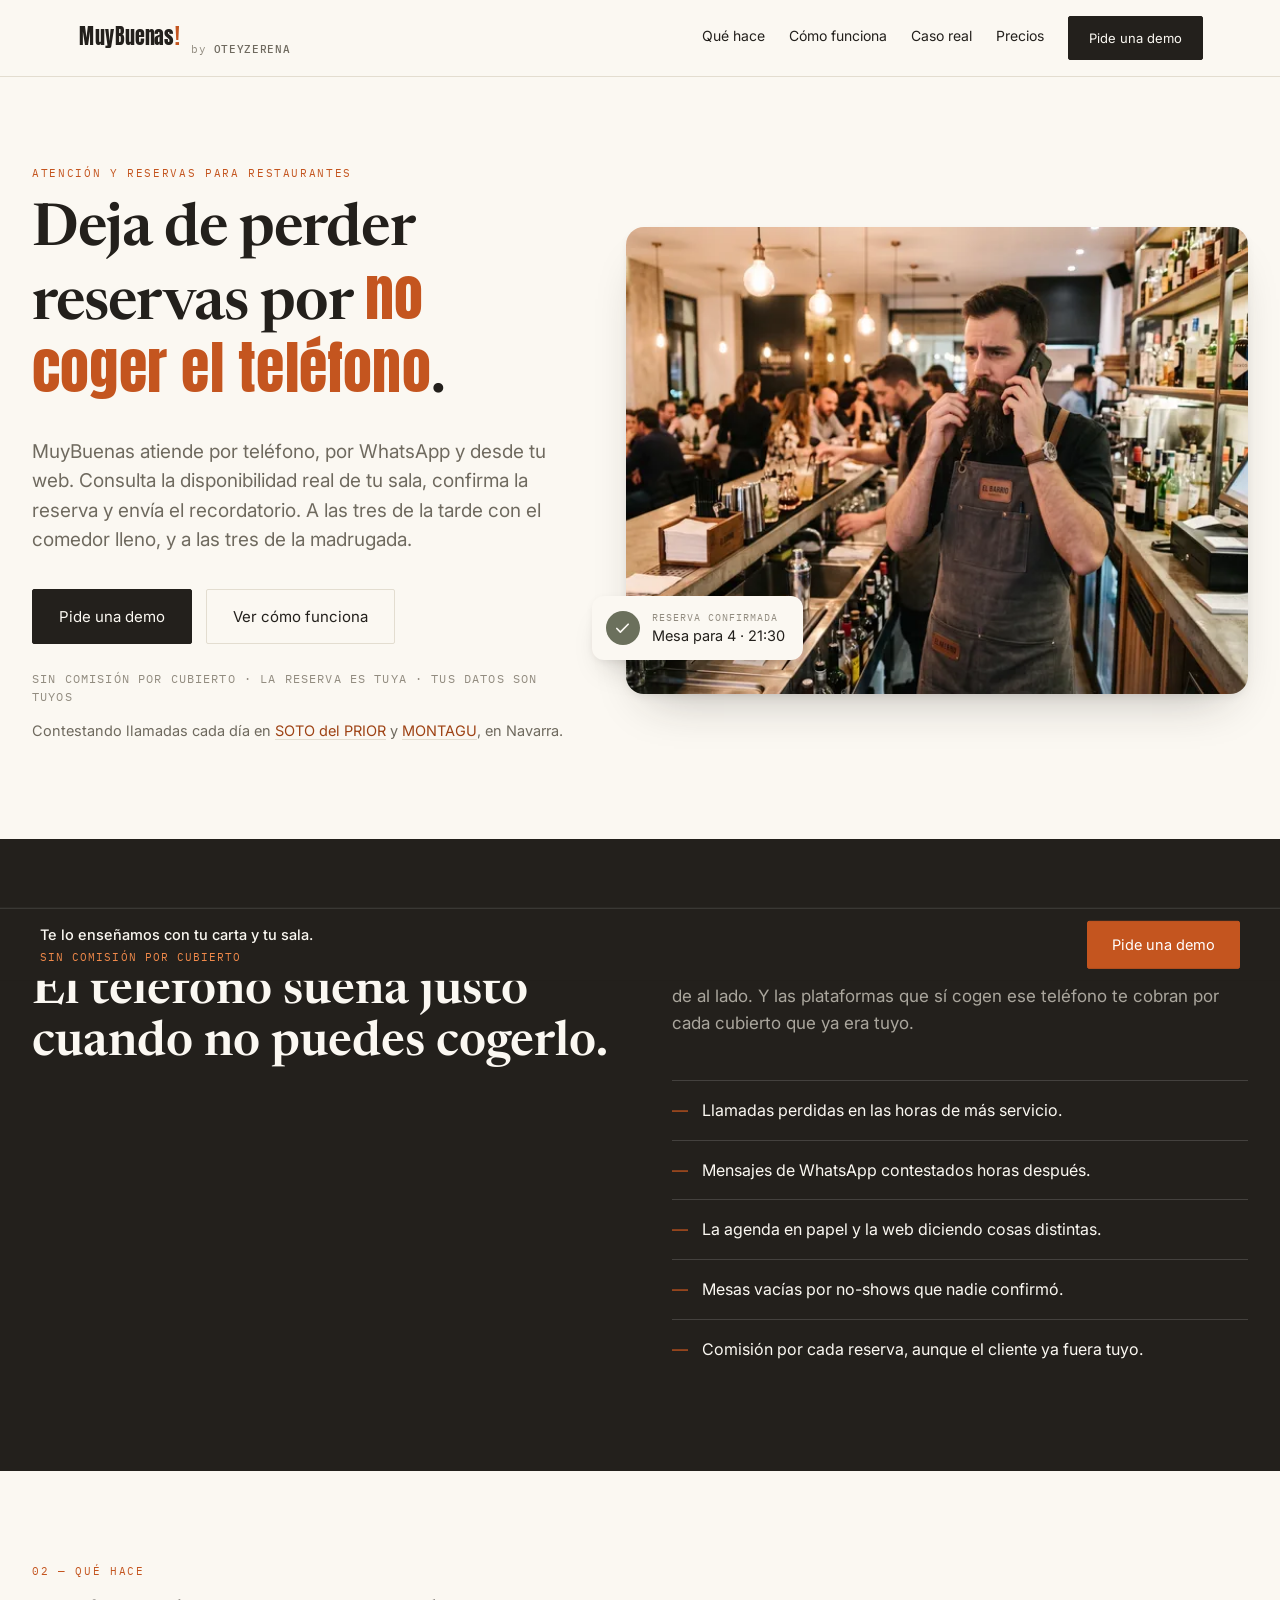
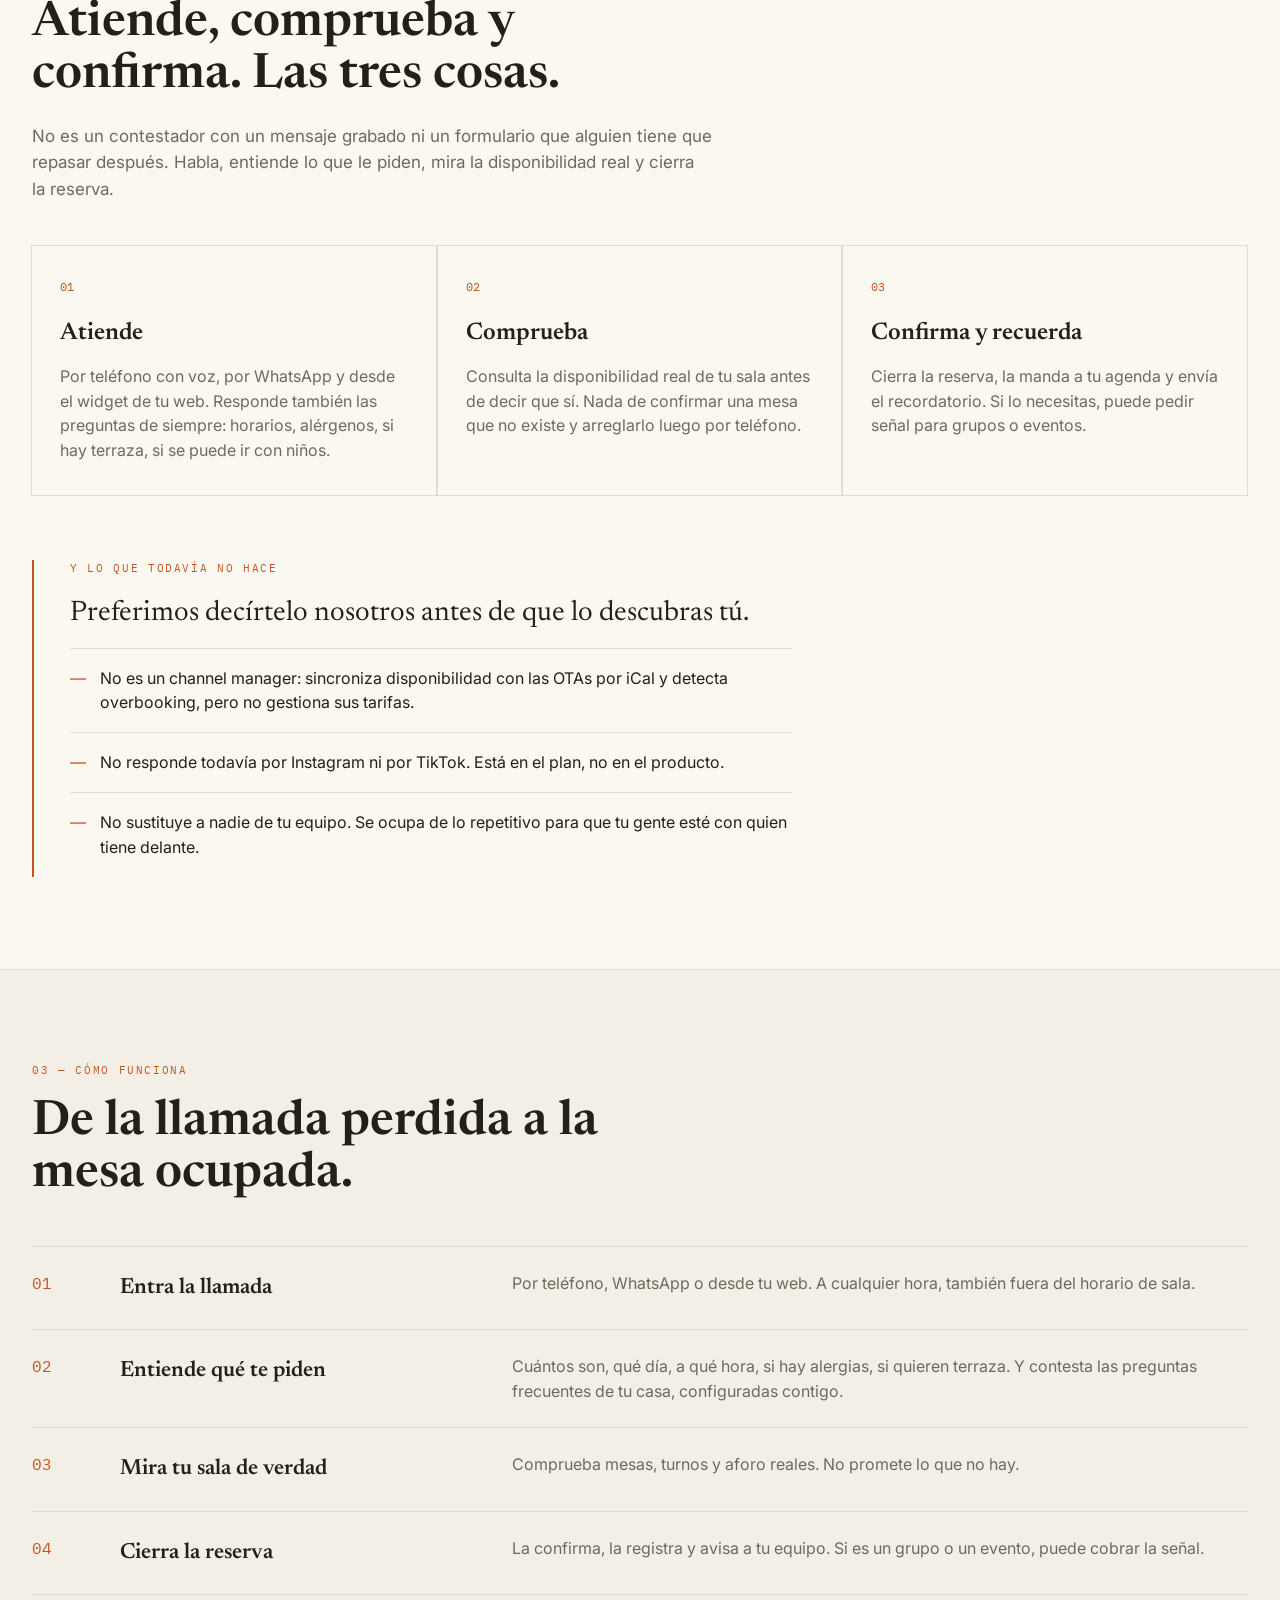
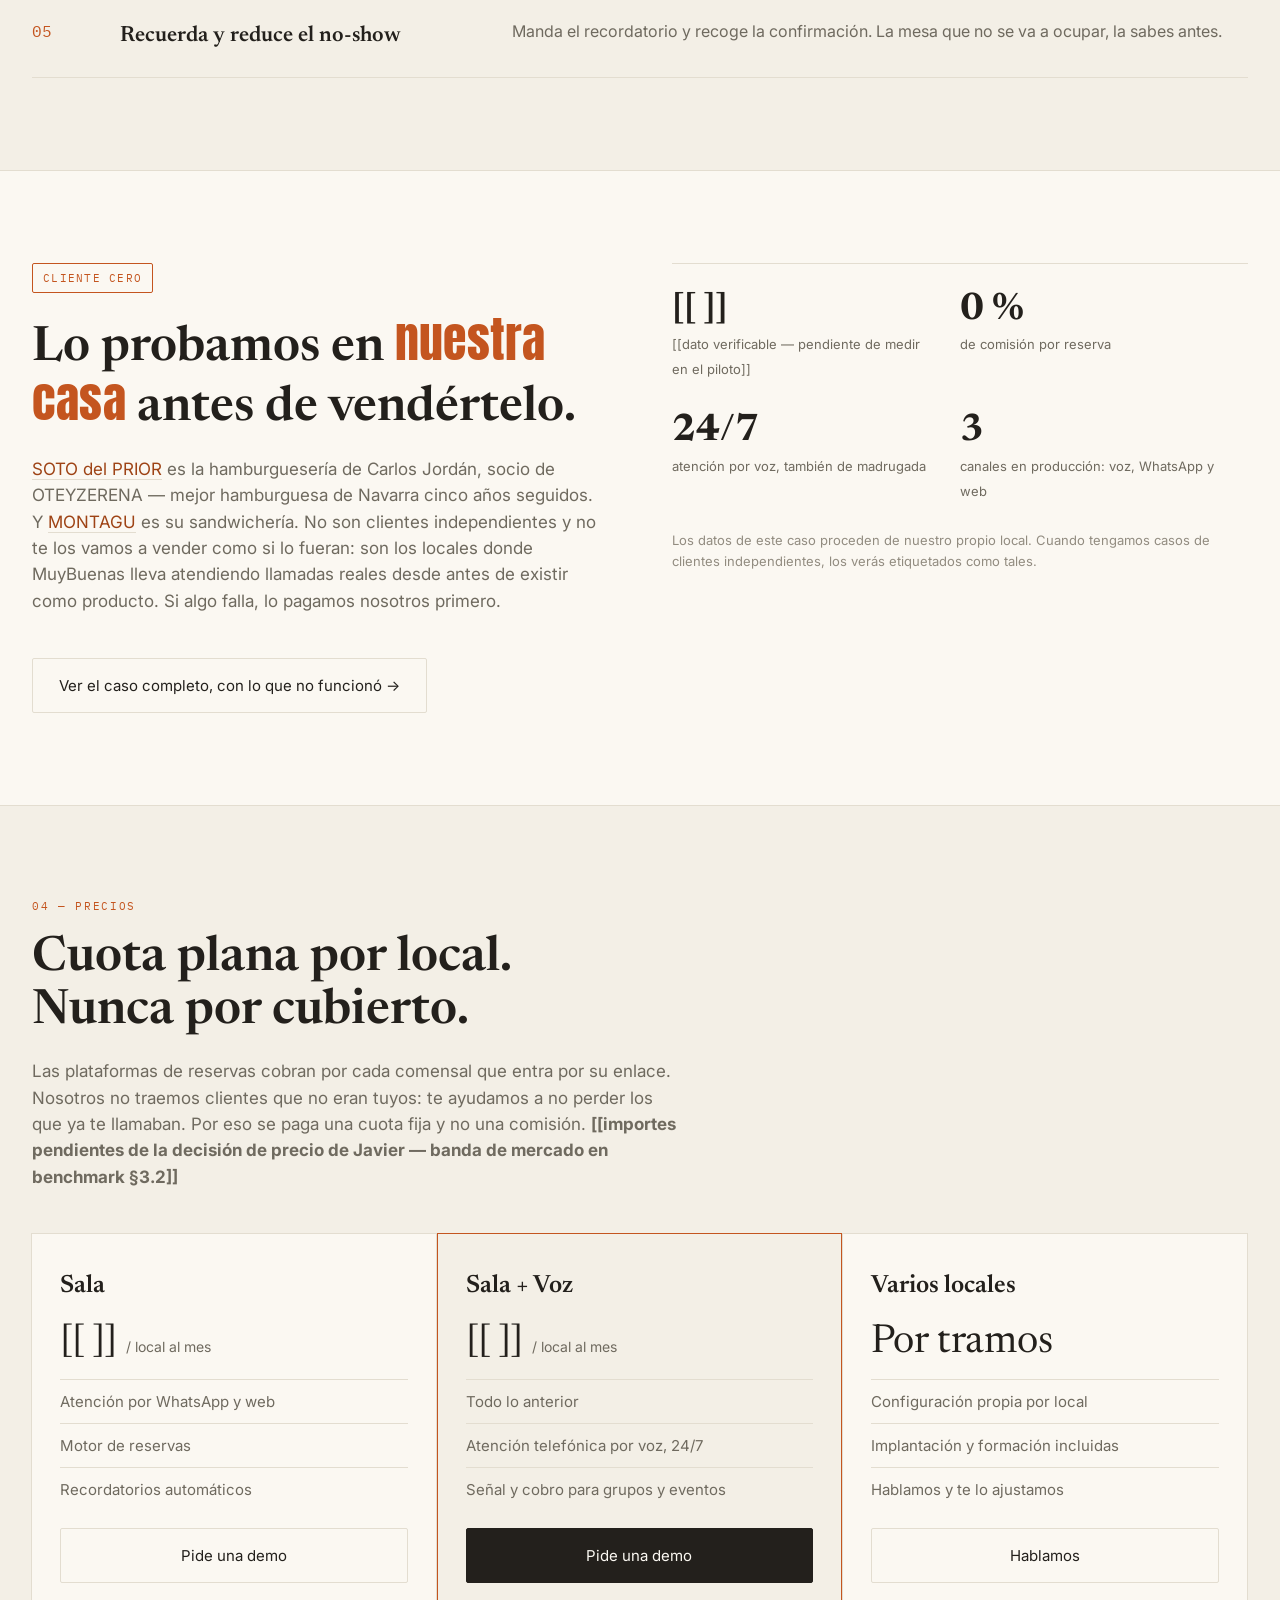
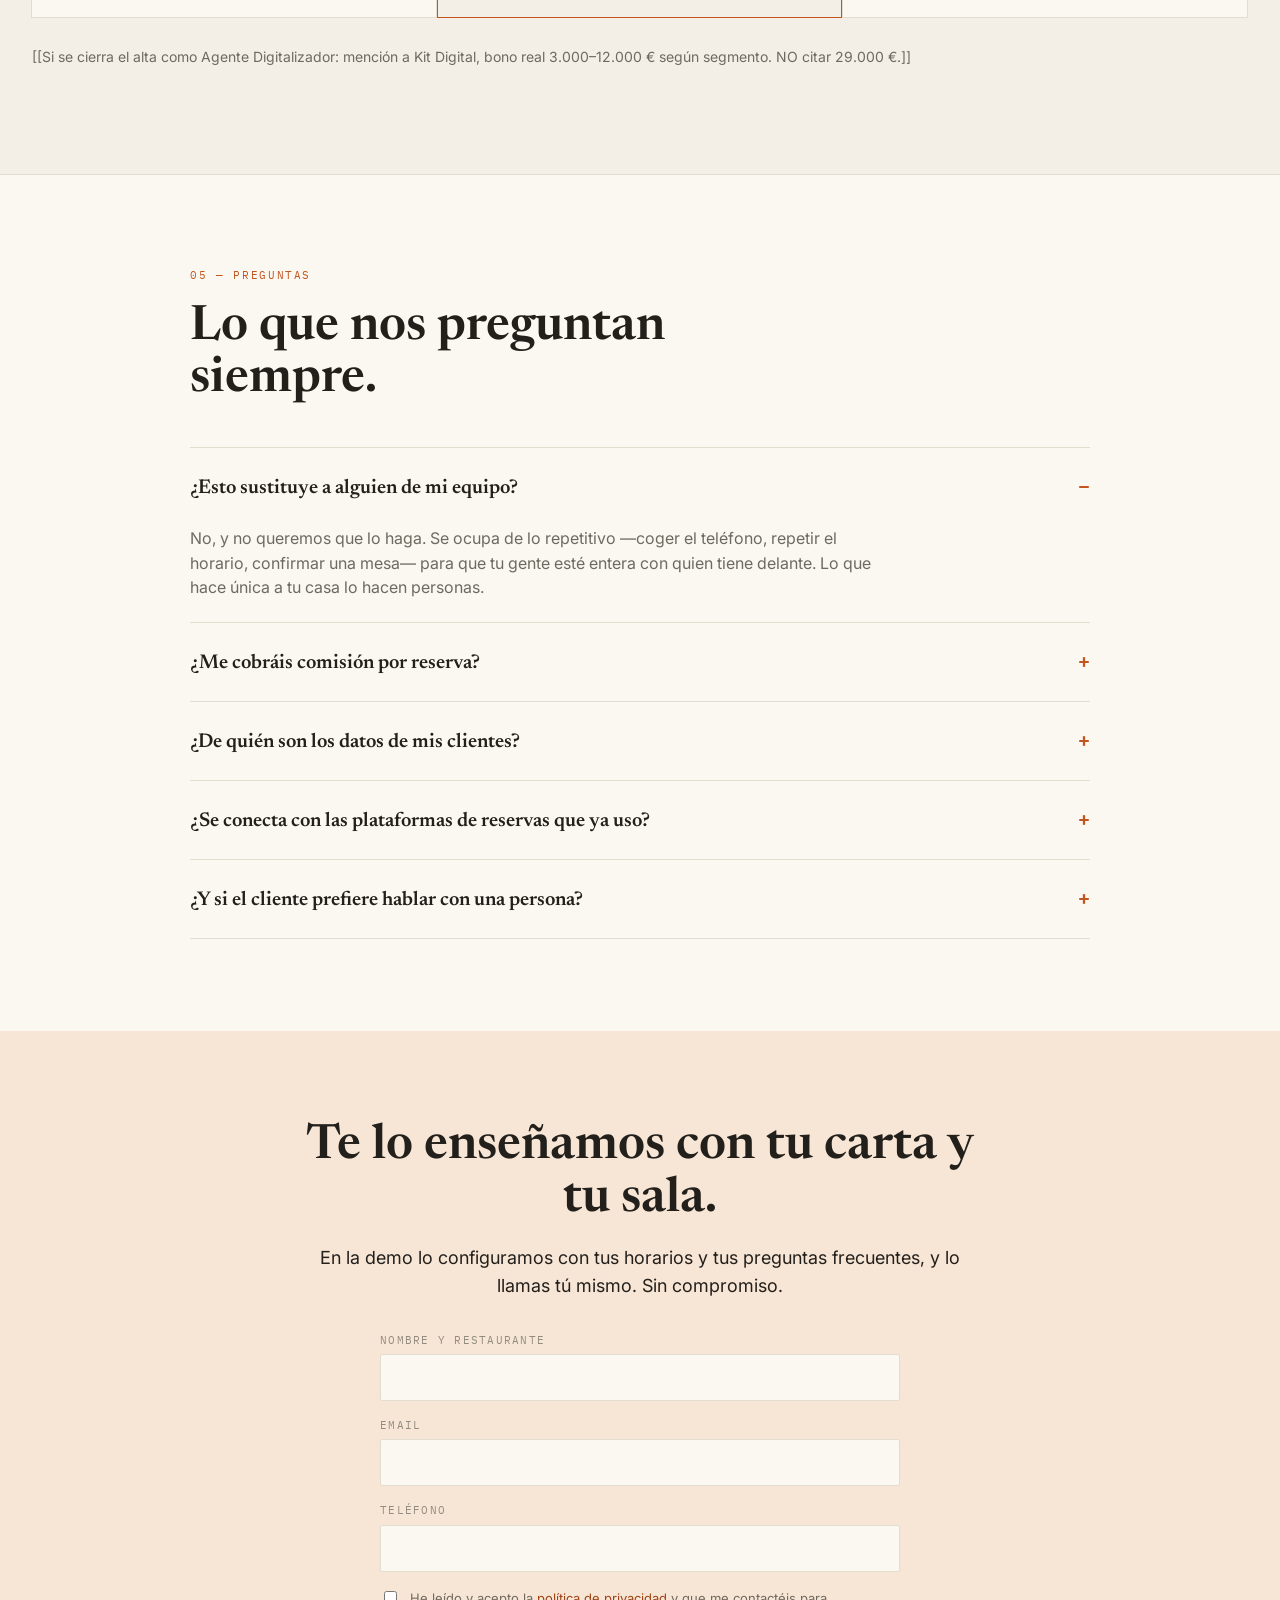
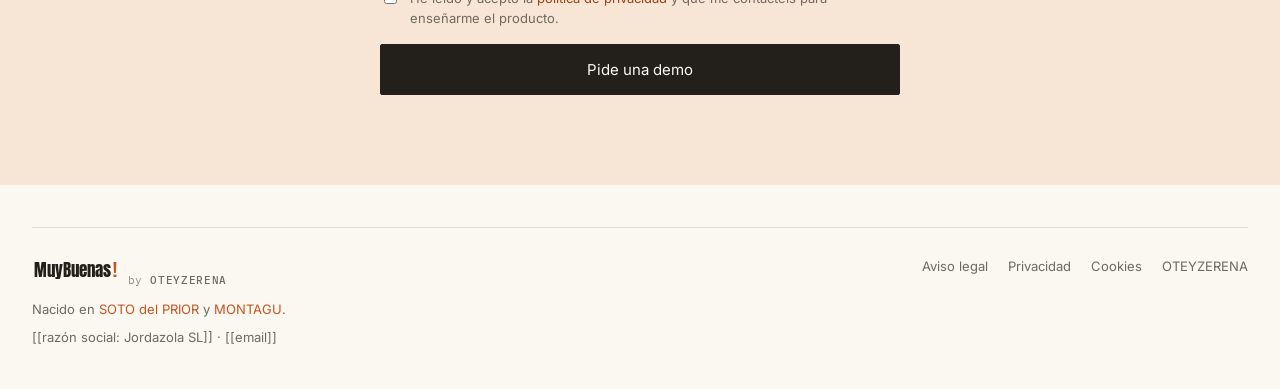
==== index.html @ 2f6ace23 "chore: reestructura para despliegue (home a la raíz) + bloqueo de indexación index.html en la raíz e" ====
<!doctype html>
<!--
  ============================================================
  BORRADOR ESTRUCTURAL — web de producto MuyBuenas
  ============================================================
  QUÉ ES: la maqueta de la primera web de producto, con el kit ya
  aplicado. Sirve para (a) ver la paleta en movimiento y (b) fijar la
  arquitectura de la página antes de escribir el copy definitivo.

  QUÉ NO ES: copy final. El texto de aquí es §12-seguro y está sacado de
  material verificado (INFORME §5 y PRODUCT_DIRECTION.md de MuyBuenas),
  pero el redactado publicable lo hace `web-copy`.

  MARCADORES: todo lo que va entre [[ ]] es una decisión pendiente.

  CAMBIAR DE PALETA: atributo data-acento del <html> → "brasa" | "laurel" | "noche"
  ============================================================
-->
<html lang="es" data-acento="brasa">
<head>
<meta charset="utf-8">
<meta name="viewport" content="width=device-width, initial-scale=1">
<title>MuyBuenas · Atiende y reserva por ti, sin comisiones</title>
<meta name="description" content="MuyBuenas atiende el teléfono, WhatsApp y tu web, comprueba la disponibilidad real de tu sala y confirma la reserva. Sin comisión por cubierto.">
<meta name="theme-color" content="#23201c">
<meta name="robots" content="noindex,nofollow">
<link rel="canonical" href="[[dominio]]/">
<link rel="icon" type="image/svg+xml" href="assets/logo/symbol.svg">
<link rel="apple-touch-icon" href="[[symbol-512.png — raster pendiente, ver assets/logo/README.md]]">

<meta property="og:type" content="website">
<meta property="og:site_name" content="MuyBuenas">
<meta property="og:locale" content="es_ES">
<meta property="og:title" content="MuyBuenas · Atiende y reserva por ti, sin comisiones">
<meta property="og:description" content="Atiende el teléfono, WhatsApp y tu web, comprueba disponibilidad real y confirma la reserva. Sin comisión por cubierto.">
<meta property="og:url" content="[[dominio]]/">
<meta property="og:image" content="[[dominio]]/assets/brand/muybuenas-social-card.png">
<meta property="og:image:width" content="1200">
<meta property="og:image:height" content="630">
<meta name="twitter:card" content="summary_large_image">

<link rel="preconnect" href="https://fonts.googleapis.com">
<link rel="preconnect" href="https://fonts.gstatic.com" crossorigin>
<!-- Anton es la letra de énfasis (--font-accent). Si se cambia, hay que
     cambiarla también aquí y recalibrar --accent-scale y --accent-tracking. -->
<link href="https://fonts.googleapis.com/css2?family=Anton&family=IBM+Plex+Mono:wght@400;500&family=Inter:wght@400;500;600&family=Newsreader:opsz,wght@6..72,400;6..72,500;6..72,600&display=swap" rel="stylesheet">
<link rel="stylesheet" href="assets/tokens.css">
<link rel="stylesheet" href="assets/base.css">

<!-- JSON-LD: aquí el tipo cambia respecto a Landthor. Allí era
     ProfessionalService (una consultora); esto es un producto. -->
<script type="application/ld+json">
{
  "@context": "https://schema.org",
  "@type": "SoftwareApplication",
  "name": "MuyBuenas",
  "applicationCategory": "BusinessApplication",
  "operatingSystem": "Web",
  "description": "Atención y motor de reservas para restaurantes: responde por teléfono, WhatsApp y web, comprueba disponibilidad real y confirma la reserva sin comisión por cubierto.",
  "publisher": { "@type": "Organization", "name": "OTEYZERENA", "url": "https://www.oteyzerena.com/" },
  "areaServed": "ES"
}
</script>
</head>

<body>

<header class="oz-header">
  <nav class="oz-nav">
    <span class="oz-brand">
      <a href="#top" aria-label="MuyBuenas, inicio">
        <img class="oz-brand-logo" src="assets/logo/wordmark.svg" width="106" height="34" alt="MuyBuenas">
      </a>
      <a class="oz-endoso" href="https://www.oteyzerena.com/" target="_blank" rel="noopener">by <strong>OTEYZERENA</strong></a>
    </span>
    <button class="oz-nav-toggle" type="button" aria-label="Abrir menú" aria-expanded="false" aria-controls="oz-nav-links">
      <span></span><span></span>
    </button>
    <div class="oz-nav-links" id="oz-nav-links">
      <a href="#que-hace">Qué hace</a>
      <a href="#como-funciona">Cómo funciona</a>
      <a href="#caso">Caso real</a>
      <a href="#precios">Precios</a>
      <a class="oz-btn" href="#contacto">Pide una demo</a>
    </div>
  </nav>
</header>

<main id="top">

  <!-- ============ HERO ============ -->
  <section class="oz-hero">
    <div>
      <div class="oz-eyebrow">Atención y reservas para restaurantes</div>
      <h1>Deja de perder reservas por <span class="oz-acento">no coger el teléfono</span>.</h1>
      <p class="oz-lead">
        MuyBuenas atiende por teléfono, por WhatsApp y desde tu web. Consulta la
        disponibilidad real de tu sala, confirma la reserva y envía el recordatorio.
        A las tres de la tarde con el comedor lleno, y a las tres de la madrugada.
      </p>
      <div class="oz-hero-actions">
        <a class="oz-btn" href="#contacto">Pide una demo</a>
        <a class="oz-btn oz-btn--ghost" href="#como-funciona">Ver cómo funciona</a>
      </div>
      <p style="margin-top:26px;font-family:var(--font-mono);font-size:11.5px;letter-spacing:.1em;text-transform:uppercase;color:var(--warm-soft);">
        Sin comisión por cubierto · La reserva es tuya · Tus datos son tuyos
      </p>
      <p style="margin-top:14px;font-size:14.5px;color:var(--warm);">
        Contestando llamadas cada día en
        <a href="https://www.sotodelprior.com" target="_blank" rel="noopener" style="color:var(--accent-2);border-bottom:1px solid var(--line);">SOTO del PRIOR</a>
        y
        <a href="https://montaguoriginals.com" target="_blank" rel="noopener" style="color:var(--accent-2);border-bottom:1px solid var(--line);">MONTAGU</a>,
        en Navarra.
      </p>
    </div>
    <div class="oz-hero-photo-wrap">
      <!-- Imagen de portada. Cuatro tamaños en WebP; el navegador elige.
           fetchpriority alto porque es el elemento que marca la velocidad
           percibida de la página. object-position mantiene encuadrado al
           camarero cuando el recorte 4/3 se come los laterales. -->
      <img class="oz-hero-media"
           src="assets/img/hero-muybuenas-1200.webp"
           srcset="assets/img/hero-muybuenas-480.webp 480w,
                   assets/img/hero-muybuenas-800.webp 800w,
                   assets/img/hero-muybuenas-1200.webp 1200w,
                   assets/img/hero-muybuenas-1600.webp 1600w"
           sizes="(max-width: 900px) 100vw, 42vw"
           width="1200" height="670"
           style="object-position:58% center;"
           fetchpriority="high" decoding="async"
           alt="Camarero atendiendo una llamada de teléfono detrás de la barra, con el comedor lleno al fondo">
      <!-- Tarjeta flotante: lo que hace que la foto se sienta "producto" y no
           "banco de imágenes". Es una demostración, no una captura real de
           pantalla — por eso el estilo es de notificación/aviso, no de
           mockup de interfaz, así no sugerimos un admin panel que hoy no
           enseñamos. aria-hidden porque es refuerzo visual: la misma
           información ya está en el titular y el texto de apoyo. -->
      <div class="oz-hero-badge" aria-hidden="true">
        <span class="oz-hero-badge-icon">
          <svg viewBox="0 0 24 24" fill="none" stroke="currentColor" stroke-width="2.4" stroke-linecap="round" stroke-linejoin="round"><path d="M20 6 9 17l-5-5"/></svg>
        </span>
        <span>
          <span class="oz-hero-badge-label">Reserva confirmada</span>
          <span class="oz-hero-badge-detail">Mesa para 4 · 21:30</span>
        </span>
      </div>
    </div>
  </section>

  <!-- ============ 01 · EL PROBLEMA ============ -->
  <section class="oz-section oz-section--dark">
    <div class="oz-inner oz-grid-2">
      <div>
        <div class="oz-eyebrow">01 — El problema</div>
        <h2 class="oz-title">El teléfono suena justo cuando no puedes cogerlo.</h2>
      </div>
      <div>
        <p class="oz-intro" style="margin-top:0">
          La llamada entra en pleno servicio, o fuera de horario, o mientras estás
          en la cocina. Quien no encuentra respuesta no vuelve a llamar: llama al
          de al lado. Y las plataformas que sí cogen ese teléfono te cobran por
          cada cubierto que ya era tuyo.
        </p>
        <ul class="oz-list">
          <li>Llamadas perdidas en las horas de más servicio.</li>
          <li>Mensajes de WhatsApp contestados horas después.</li>
          <li>La agenda en papel y la web diciendo cosas distintas.</li>
          <li>Mesas vacías por no-shows que nadie confirmó.</li>
          <li>Comisión por cada reserva, aunque el cliente ya fuera tuyo.</li>
        </ul>
      </div>
    </div>
  </section>

  <!-- ============ 02 · QUÉ HACE ============ -->
  <section class="oz-section" id="que-hace">
    <div class="oz-inner">
      <div class="oz-eyebrow">02 — Qué hace</div>
      <h2 class="oz-title">Atiende, comprueba y confirma. Las tres cosas.</h2>
      <p class="oz-intro">
        No es un contestador con un mensaje grabado ni un formulario que alguien
        tiene que repasar después. Habla, entiende lo que le piden, mira la
        disponibilidad real y cierra la reserva.
      </p>
      <div class="oz-grid-3">
        <div class="oz-panel">
          <div class="oz-num">01</div>
          <h3>Atiende</h3>
          <p>Por teléfono con voz, por WhatsApp y desde el widget de tu web. Responde también las preguntas de siempre: horarios, alérgenos, si hay terraza, si se puede ir con niños.</p>
        </div>
        <div class="oz-panel">
          <div class="oz-num">02</div>
          <h3>Comprueba</h3>
          <p>Consulta la disponibilidad real de tu sala antes de decir que sí. Nada de confirmar una mesa que no existe y arreglarlo luego por teléfono.</p>
        </div>
        <div class="oz-panel">
          <div class="oz-num">03</div>
          <h3>Confirma y recuerda</h3>
          <p>Cierra la reserva, la manda a tu agenda y envía el recordatorio. Si lo necesitas, puede pedir señal para grupos o eventos.</p>
        </div>
      </div>

      <!-- Honestidad como argumento de venta: es el valor de marca
           "decir la verdad de la herramienta" puesto en la home. -->
      <div style="margin-top:64px;border-left:2px solid var(--accent);padding-left:clamp(20px,3vw,36px);max-width:760px;">
        <div class="oz-eyebrow">Y lo que todavía no hace</div>
        <p style="font-family:var(--font-display);font-size:clamp(1.4rem,2.2vw,1.9rem);line-height:1.3;margin:0 0 16px;">
          Preferimos decírtelo nosotros antes de que lo descubras tú.
        </p>
        <ul class="oz-list">
          <li>No es un channel manager: sincroniza disponibilidad con las OTAs por iCal y detecta overbooking, pero no gestiona sus tarifas.</li>
          <li>No responde todavía por Instagram ni por TikTok. Está en el plan, no en el producto.</li>
          <li>No sustituye a nadie de tu equipo. Se ocupa de lo repetitivo para que tu gente esté con quien tiene delante.</li>
        </ul>
      </div>
    </div>
  </section>

  <!-- ============ 03 · CÓMO FUNCIONA ============ -->
  <section class="oz-section oz-section--soft" id="como-funciona">
    <div class="oz-inner">
      <div class="oz-eyebrow">03 — Cómo funciona</div>
      <h2 class="oz-title">De la llamada perdida a la mesa ocupada.</h2>
      <div class="oz-steps">
        <div class="oz-step">
          <span class="oz-n">01</span>
          <h3>Entra la llamada</h3>
          <p>Por teléfono, WhatsApp o desde tu web. A cualquier hora, también fuera del horario de sala.</p>
        </div>
        <div class="oz-step">
          <span class="oz-n">02</span>
          <h3>Entiende qué te piden</h3>
          <p>Cuántos son, qué día, a qué hora, si hay alergias, si quieren terraza. Y contesta las preguntas frecuentes de tu casa, configuradas contigo.</p>
        </div>
        <div class="oz-step">
          <span class="oz-n">03</span>
          <h3>Mira tu sala de verdad</h3>
          <p>Comprueba mesas, turnos y aforo reales. No promete lo que no hay.</p>
        </div>
        <div class="oz-step">
          <span class="oz-n">04</span>
          <h3>Cierra la reserva</h3>
          <p>La confirma, la registra y avisa a tu equipo. Si es un grupo o un evento, puede cobrar la señal.</p>
        </div>
        <div class="oz-step">
          <span class="oz-n">05</span>
          <h3>Recuerda y reduce el no-show</h3>
          <p>Manda el recordatorio y recoge la confirmación. La mesa que no se va a ocupar, la sabes antes.</p>
        </div>
      </div>
    </div>
  </section>

  <!-- ============ 04 · CASO CLIENTE CERO ============ -->
  <section class="oz-section" id="caso">
    <div class="oz-inner oz-grid-2">
      <div>
        <div class="oz-sello">Cliente cero</div>
        <h2 class="oz-title" style="margin-top:22px;">Lo probamos en <span class="oz-acento">nuestra casa</span> antes de vendértelo.</h2>
        <p class="oz-intro">
          <a href="https://www.sotodelprior.com" target="_blank" rel="noopener" style="color:var(--accent-2);border-bottom:1px solid var(--line);">SOTO del PRIOR</a>
          es la hamburguesería de Carlos Jordán, socio de OTEYZERENA — mejor hamburguesa
          de Navarra cinco años seguidos. Y
          <a href="https://montaguoriginals.com" target="_blank" rel="noopener" style="color:var(--accent-2);border-bottom:1px solid var(--line);">MONTAGU</a>
          es su sandwichería. No son clientes independientes y no te los vamos a vender
          como si lo fueran: son los locales donde MuyBuenas lleva atendiendo llamadas
          reales desde antes de existir como producto. Si algo falla, lo pagamos
          nosotros primero.
        </p>
        <a class="oz-btn oz-btn--ghost" href="[[caso-completo]]">Ver el caso completo, con lo que no funcionó →</a>
      </div>
      <div>
        <div class="oz-metrics" style="grid-template-columns:repeat(2,1fr);">
          <div class="oz-metric"><strong>[[ ]]</strong><span>[[dato verificable — pendiente de medir en el piloto]]</span></div>
          <div class="oz-metric"><strong>0 %</strong><span>de comisión por reserva</span></div>
          <div class="oz-metric"><strong>24/7</strong><span>atención por voz, también de madrugada</span></div>
          <div class="oz-metric"><strong>3</strong><span>canales en producción: voz, WhatsApp y web</span></div>
        </div>
        <p style="font-size:13px;color:var(--warm-soft);margin-top:24px;">
          Los datos de este caso proceden de nuestro propio local. Cuando tengamos
          casos de clientes independientes, los verás etiquetados como tales.
        </p>
      </div>
    </div>
  </section>

  <!-- ============ 05 · PRECIOS ============ -->
  <section class="oz-section oz-section--soft" id="precios">
    <div class="oz-inner">
      <div class="oz-eyebrow">04 — Precios</div>
      <h2 class="oz-title">Cuota plana por local. Nunca por cubierto.</h2>
      <p class="oz-intro">
        Las plataformas de reservas cobran por cada comensal que entra por su
        enlace. Nosotros no traemos clientes que no eran tuyos: te ayudamos a no
        perder los que ya te llamaban. Por eso se paga una cuota fija y no una
        comisión. <strong>[[importes pendientes de la decisión de precio de Javier —
        banda de mercado en benchmark §3.2]]</strong>
      </p>
      <div class="oz-prices">
        <div class="oz-price">
          <h3>Sala</h3>
          <div class="oz-price-amount">[[ ]] <small>/ local al mes</small></div>
          <ul>
            <li>Atención por WhatsApp y web</li>
            <li>Motor de reservas</li>
            <li>Recordatorios automáticos</li>
          </ul>
          <a class="oz-btn oz-btn--ghost" href="#contacto">Pide una demo</a>
        </div>
        <div class="oz-price oz-price--featured">
          <h3>Sala + Voz</h3>
          <div class="oz-price-amount">[[ ]] <small>/ local al mes</small></div>
          <ul>
            <li>Todo lo anterior</li>
            <li>Atención telefónica por voz, 24/7</li>
            <li>Señal y cobro para grupos y eventos</li>
          </ul>
          <a class="oz-btn" href="#contacto">Pide una demo</a>
        </div>
        <div class="oz-price">
          <h3>Varios locales</h3>
          <div class="oz-price-amount">Por tramos</div>
          <ul>
            <li>Configuración propia por local</li>
            <li>Implantación y formación incluidas</li>
            <li>Hablamos y te lo ajustamos</li>
          </ul>
          <a class="oz-btn oz-btn--ghost" href="#contacto">Hablamos</a>
        </div>
      </div>
      <p style="margin-top:28px;font-size:14px;color:var(--warm);">
        [[Si se cierra el alta como Agente Digitalizador: mención a Kit Digital,
        bono real 3.000–12.000 € según segmento. NO citar 29.000 €.]]
      </p>
    </div>
  </section>

  <!-- ============ 06 · FAQ ============ -->
  <section class="oz-section">
    <div class="oz-inner" style="max-width:900px;">
      <div class="oz-eyebrow">05 — Preguntas</div>
      <h2 class="oz-title">Lo que nos preguntan siempre.</h2>
      <div class="oz-faq">
        <details open>
          <summary>¿Esto sustituye a alguien de mi equipo?</summary>
          <p>No, y no queremos que lo haga. Se ocupa de lo repetitivo —coger el teléfono, repetir el horario, confirmar una mesa— para que tu gente esté entera con quien tiene delante. Lo que hace única a tu casa lo hacen personas.</p>
        </details>
        <details>
          <summary>¿Me cobráis comisión por reserva?</summary>
          <p>No. Cuota plana por local. Nunca por cubierto.</p>
        </details>
        <details>
          <summary>¿De quién son los datos de mis clientes?</summary>
          <p>Tuyos. Son portables y te los puedes llevar. No los comercializamos ni te cobramos por acceder a ellos.</p>
        </details>
        <details>
          <summary>¿Se conecta con las plataformas de reservas que ya uso?</summary>
          <p>Sincroniza disponibilidad con las OTAs por iCal y detecta overbooking. No es un channel manager: no gestiona sus tarifas ni sus campañas. Si eso es lo que necesitas hoy, te lo decimos en la primera llamada.</p>
        </details>
        <details>
          <summary>¿Y si el cliente prefiere hablar con una persona?</summary>
          <p>Pasa la llamada. [[verificar el comportamiento exacto de escalado con el equipo del bot antes de publicar]]</p>
        </details>
      </div>
    </div>
  </section>

  <!-- ============ 07 · CONTACTO ============ -->
  <section class="oz-cta" id="contacto">
    <div class="oz-inner" style="max-width:760px;">
      <h2 class="oz-title">Te lo enseñamos con tu carta y tu sala.</h2>
      <p>En la demo lo configuramos con tus horarios y tus preguntas frecuentes, y lo llamas tú mismo. Sin compromiso.</p>
      <form class="oz-form" style="margin:0 auto;text-align:left;" action="[[endpoint — destino: CRM propio]]" method="post">
        <div class="oz-field">
          <label for="f-nombre">Nombre y restaurante</label>
          <input id="f-nombre" name="nombre" type="text" required>
        </div>
        <div class="oz-field">
          <label for="f-email">Email</label>
          <input id="f-email" name="email" type="email" required>
        </div>
        <div class="oz-field">
          <label for="f-tel">Teléfono</label>
          <input id="f-tel" name="telefono" type="tel">
        </div>
        <label class="oz-consent">
          <input type="checkbox" name="consentimiento" required>
          <span>He leído y acepto la <a href="legal/privacidad.html" style="color:var(--accent-2);">política de privacidad</a> y que me contactéis para enseñarme el producto.</span>
        </label>
        <button class="oz-btn" type="submit">Pide una demo</button>
      </form>
    </div>
  </section>

</main>

<footer class="oz-footer">
  <div class="oz-footer-inner">
    <div>
      <div class="oz-brand">
        <img class="oz-footer-logo" src="assets/logo/wordmark.svg" width="87" height="28" alt="MuyBuenas">
        <a class="oz-endoso" href="https://www.oteyzerena.com/" target="_blank" rel="noopener">by <strong>OTEYZERENA</strong></a>
      </div>
      <div style="margin-top:10px;">
        Nacido en
        <a href="https://www.sotodelprior.com" target="_blank" rel="noopener" style="color:var(--accent);">SOTO del PRIOR</a>
        y
        <a href="https://montaguoriginals.com" target="_blank" rel="noopener" style="color:var(--accent);">MONTAGU</a>.
      </div>
      <div style="margin-top:8px;">[[razón social: Jordazola SL]] · [[email]]</div>
    </div>
    <div class="oz-footer-links">
      <a href="legal/aviso-legal.html">Aviso legal</a>
      <a href="legal/privacidad.html">Privacidad</a>
      <a href="legal/cookies.html">Cookies</a>
      <a href="https://www.oteyzerena.com/" target="_blank" rel="noopener">OTEYZERENA</a>
    </div>
  </div>
</footer>

<!-- Barra de CTA persistente: aparece al pasar la portada, se retira al
     llegar al formulario. Va después del pie para que no se cuele en el
     orden de lectura de un lector de pantalla. -->
<div class="oz-stickybar" aria-hidden="true">
  <p class="oz-stickybar-claim">
    <strong>Te lo enseñamos con tu carta y tu sala.</strong>
    <span>Sin comisión por cubierto</span>
  </p>
  <a class="oz-btn" href="#contacto">Pide una demo</a>
</div>

<script src="assets/nav.js" defer></script>
</body>
</html>
---- assets/tokens.css ----
/* ============================================================
   TOKENS — Sistema de color y tipografía de las webs de producto
   ============================================================

   PRINCIPIO: un mismo esqueleto, un acento por app.

   La paleta actual de OTEYZERENA (web-oteyzerena/src/app/globals.css)
   es una familia de tierra en tono pastel:

     --background #fdfbf7   papel cálido
     --foreground #2d2a26   tinta cálida
     --primary    #6b705c   salvia / oliva
     --secondary  #a98467   tostado
     --accent     #ddbea9   arena pálida

   El problema no es la familia: es que TODO vive en el mismo tono medio.
   No hay ancla oscura ni acento saturado, así que nada destaca y en
   pantalla se lee como "suave" en vez de "premium".

   LA EVOLUCIÓN: se conserva la familia de tierra (conexión con la
   asesoría, es la misma casa) y se le añaden las dos cosas que faltaban:
   un ancla oscura de verdad y un acento saturado. Cada app toma un
   acento distinto de la misma rueda — así los cinco sitios se leen como
   hermanos sin ser clones, y el hub sigue siendo el sitio salvia.

   Cómo usarlo: se importa tokens.css antes que base.css y se activa UNA
   de las paletas. Cambiar de paleta = cambiar una línea.
   ============================================================ */

/* ------------------------------------------------------------
   BASE COMÚN A TODAS LAS APPS — no se toca por app
   ------------------------------------------------------------ */
:root {
  /* Papel y tinta. El papel viene de OTEYZERENA (#fdfbf7) apenas
     bajado para que el blanco de las tarjetas se despegue del fondo.
     La tinta sube de #2d2a26 a un tono más profundo: es lo que le
     faltaba a la paleta actual para tener contraste real. */
  --paper:      #fbf8f2;
  --paper-2:    #f3efe6;
  --ink:        #23201c;
  --ink-soft:   #2f2b26;

  /* Grises cálidos, nunca fríos: la familia es de tierra */
  --warm:       #6f6a5f;
  --warm-soft:  #928c80;
  --line:       #e3ddd0;
  --line-dark:  rgba(255, 255, 255, 0.15);

  /* Salvia de OTEYZERENA, conservada como color de apoyo en TODAS
     las apps. Es el hilo visible que las une con la asesoría. */
  --sage:       #6b705c;
  --sage-deep:  #4c5142;

  /* Tipografía
     - Newsreader (serif): evoluciona el Playfair Display de la
       asesoría hacia algo más contemporáneo y mejor en pantalla.
     - Inter: es la tipografía de texto que ya usa OTEYZERENA.
       Continuidad directa.
     - IBM Plex Mono: solo para antetítulos y microcopy. Es lo que le
       da el aire técnico y sobrio (aprendido del kit de Landthor). */
  --font-display: 'Newsreader', Georgia, serif;
  --font-body:    'Inter', -apple-system, BlinkMacSystemFont, 'Segoe UI', sans-serif;
  --font-mono:    'IBM Plex Mono', ui-monospace, monospace;

  /* Tipografía de énfasis: la palabra o frase que se destaca dentro de un
     titular. NO va en cursiva — va en negra y en otra letra, para que corte
     de verdad contra el serif.
       ACTIVA · Anton               condensada de cartel (elegida 2026-08-11)
       Alternativa · Archivo Black  grotesca pesada, más limpia
       Alternativa · Bricolage Grotesque 800  con más carácter
     Al cambiarla hay que cambiar también el <link> de Google Fonts, y ajustar
     las dos variables de debajo: cada letra pide su calibración.
     Anton es estrecha y de caja alta, así que aguanta casi el mismo cuerpo que
     el serif y necesita un pelín de aire entre letras para no apelmazarse. */
  --font-accent:    'Anton', 'Inter', sans-serif;
  --accent-scale:   0.98;
  --accent-tracking: 0.004em;

  --radius: 2px;
  /* Radio distinto para fotografía: los botones y tarjetas de UI van con
     --radius (2px, técnico y sobrio); las fotos van más redondeadas
     (cálidas, editoriales). Es la misma pareja que usan CoverManager y
     la mayoría de SaaS "premium": esquina afilada en lo funcional,
     esquina suave en lo humano. */
  --radius-photo: 18px;
  --maxw: 1240px;
}

/* ------------------------------------------------------------
   ACENTO POR APP — se activa UNO solo
   ------------------------------------------------------------ */

/* === A · BRASA — propuesta para MuyBuenas (RECOMENDADA) ===
   El ámbar-terracota es el #a98467 de OTEYZERENA llevado a
   saturación: misma familia, otro volumen. Es cálido, apetitoso y
   suena a "alguien te atiende", que es literalmente lo que hace el
   producto. Riesgo conocido: el naranja está muy visto en foodtech —
   se compensa manteniéndolo como acento sobre papel y tinta, nunca
   como fondo dominante. */
:root[data-acento="brasa"], :root:not([data-acento]) {
  --accent:      #c4551f;
  --accent-2:    #9e4315;
  --accent-soft: #f7e6d6;
  --accent-glow: rgba(196, 85, 31, 0.28);
  --accent-on-dark: #f0894a;
}

/* === B · LAUREL — alternativa ===
   Verde profundo + latón. Nace del salvia de la asesoría empujado a
   verde oscuro, con un ámbar mostaza de contrapunto. Se aleja del
   naranja genérico de foodtech y lee más "mantel, carta de vinos,
   producto serio". Es la opción menos obvia y probablemente la más
   distinguida; a cambio es menos cálida. */
:root[data-acento="laurel"] {
  --accent:      #2f4034;
  --accent-2:    #1f2c23;
  --accent-soft: #e6ebe2;
  --accent-glow: rgba(201, 154, 46, 0.30);
  --accent-on-dark: #c99a2e;
}

/* === C · NOCHE — alternativa ===
   Invierte el modo: la web vive en oscuro y el papel es el respiro.
   Es la más moderna y la que más diferencia del hub, pero también la
   que más se aleja de la asesoría y la más cara de mantener legible.
   Se deja preparada, no recomendada para la primera web. */
:root[data-acento="noche"] {
  --paper:       #1a1c19;
  --paper-2:     #22251f;
  --ink:         #f4f1e9;
  --ink-soft:    #e0dbd0;
  --warm:        #a8a294;
  --warm-soft:   #8b8578;
  --line:        rgba(255, 255, 255, 0.13);
  --accent:      #e8a33d;
  --accent-2:    #c9852a;
  --accent-soft: rgba(232, 163, 61, 0.14);
  --accent-glow: rgba(232, 163, 61, 0.30);
  --accent-on-dark: #e8a33d;
}

/* ------------------------------------------------------------
   RUEDA DE ACENTOS PARA LAS DEMÁS APPS (reserva de futuro)
   No se activan todavía. Están aquí para que, cuando toque, nadie
   improvise un color: la familia ya está decidida.

     MuyBuenas (sala)     → brasa    #c4551f
     Obrador (producción) → arcilla  #a8552f
     CRM (crecimiento)    → laurel   #2f4034
     Contabilidad         → pizarra  #3c4a57
     OTEYZERENA (hub)     → salvia   #6b705c  ← se queda como está
   ------------------------------------------------------------ */
---- assets/base.css ----
/* ============================================================
   BASE — sistema de componentes de las webs de producto OTEYZERENA
   ============================================================
   Origen: adaptado de `assets/landing.css` de landthor-web.
   Qué se conservó: la estructura de componentes (es un sistema de
   landing B2B completo y probado).
   Qué se cambió:
     - se saca todo el color a tokens.css (allí se cambia la marca)
     - prefijo lt- → oz-
     - se despliega a formato legible: el original venía en una sola
       línea por bloque y era imposible de mantener a seis manos
     - se añaden: precios, FAQ, formulario y páginas legales, que
       Landthor no tenía y aquí son obligatorios
   Requiere: tokens.css cargado ANTES que este fichero.
   ============================================================ */

/* ---------- Reset y base ---------- */
* { box-sizing: border-box; }
html { scroll-behavior: smooth; }
body {
  margin: 0;
  background: var(--paper);
  color: var(--ink);
  font-family: var(--font-body);
  line-height: 1.55;
  -webkit-font-smoothing: antialiased;
}
img { max-width: 100%; }
a { color: inherit; text-decoration: none; }
::selection { background: var(--accent-soft); }
@media (prefers-reduced-motion: reduce) {
  *, *::before, *::after { animation: none !important; transition: none !important; }
  html { scroll-behavior: auto; }
}

/* ---------- Cabecera y navegación ---------- */
.oz-header {
  position: sticky; top: 0; z-index: 20;
  background: color-mix(in srgb, var(--paper) 92%, transparent);
  backdrop-filter: blur(10px);
  border-bottom: 1px solid var(--line);
}
.oz-nav {
  position: relative; width: 100%;
  padding: 16px clamp(22px, 6vw, 112px);
  display: flex; align-items: center; justify-content: space-between; gap: 24px;
}
.oz-brand { display: flex; align-items: baseline; gap: 9px; }
.oz-brand-logo { display: block; width: auto; height: 34px; }
.oz-footer-logo { display: block; width: auto; height: 28px; }
/* El endoso. Aparece SIEMPRE, en las cinco webs, junto al logo y en el pie.
   Es la decisión de arquitectura de marca hecha CSS. Dos palabras: si hay
   que explicarlo con un párrafo, el endoso no está funcionando. */
.oz-endoso {
  font-family: var(--font-mono);
  font-size: 11px; letter-spacing: .04em;
  color: var(--warm-soft); white-space: nowrap;
  transition: color .25s ease;
}
.oz-endoso strong { font-weight: 500; color: var(--warm); letter-spacing: .06em; }
a.oz-endoso:hover, a.oz-endoso:hover strong { color: var(--accent); }
.oz-nav-links { display: flex; align-items: center; gap: 24px; font-size: 14px; }
.oz-nav-links a:not(.oz-btn) {
  white-space: nowrap; padding-bottom: 3px;
  border-bottom: 1px solid transparent;
  transition: color .25s ease, border-color .25s ease;
}
.oz-nav-links a:not(.oz-btn):hover { color: var(--accent); border-bottom-color: var(--accent); }
.oz-nav-links .oz-btn { font-size: 13px; padding: 11px 20px; }
.oz-nav-toggle {
  display: none; background: none; border: 1px solid var(--line);
  border-radius: var(--radius); width: 40px; height: 36px;
  flex-direction: column; align-items: center; justify-content: center;
  gap: 4px; cursor: pointer; padding: 0;
}
.oz-nav-toggle span { width: 16px; height: 1.5px; background: var(--ink); display: block; pointer-events: none; }

/* ---------- Botones ---------- */
.oz-btn {
  display: inline-flex; align-items: center; justify-content: center;
  background: var(--ink); color: var(--paper);
  padding: 15px 26px; border: 1px solid var(--ink);
  border-radius: var(--radius); font-size: 15px; font-family: inherit;
  cursor: pointer;
  transition: background .25s ease, color .25s ease, transform .25s ease, border-color .25s ease;
}
.oz-btn:hover { background: var(--accent); border-color: var(--accent); color: #fff; transform: translateY(-2px); }
.oz-btn--ghost { background: transparent; color: var(--ink); border-color: var(--line); }
.oz-btn--ghost:hover { background: var(--paper-2); color: var(--ink); border-color: var(--ink); transform: none; }
.oz-btn--light { background: var(--paper); color: var(--ink); border-color: var(--paper); }

/* ---------- Estructura de sección ---------- */
.oz-section { padding: 92px clamp(22px, 6vw, 32px); }
.oz-inner { max-width: var(--maxw); margin: auto; }
.oz-eyebrow {
  font-family: var(--font-mono);
  font-size: 11px; letter-spacing: .15em; text-transform: uppercase;
  color: var(--accent); margin-bottom: 18px;
}
.oz-title, .oz-hero h1 { font-family: var(--font-display); font-weight: 600; margin: 0; }
.oz-title { font-size: clamp(2rem, 3.8vw, 3.2rem); line-height: 1.08; max-width: 20ch; }
.oz-intro { font-size: 17px; color: var(--warm); max-width: 680px; margin: 20px 0 44px; text-wrap: pretty; }
.oz-section--dark { background: var(--ink); color: var(--paper); }
.oz-section--dark .oz-eyebrow { color: var(--accent-on-dark); }
.oz-section--dark .oz-intro, .oz-section--dark .oz-muted { color: #aaa69d; }
.oz-section--soft { background: var(--paper-2); border-top: 1px solid var(--line); border-bottom: 1px solid var(--line); }

/* ---------- Hero ----------
   Ancho propio, mayor que --maxw: es la única sección donde la foto tiene
   que dominar, así que se le da más aire sin tocar el ancho del resto del
   sitio. Y la proporción de columnas se invierte a propósito — la foto
   pasa a ser la columna MÁS ancha (1.2fr) en vez de la más pequeña
   (antes .8fr): en un hero, la imagen manda, el texto la acompaña. */
.oz-hero {
  max-width: 1320px; margin: auto;
  padding: 88px clamp(22px, 6vw, 32px) 82px;
  display: grid; grid-template-columns: minmax(0, .95fr) minmax(420px, 1.1fr);
  gap: 56px; align-items: center;
}
/* El clamp baja un punto respecto a la versión anterior: la columna de
   texto se hizo más estrecha para dejar sitio a una foto más grande, y sin
   este ajuste el titular pasaba de 3 a 5 líneas. */
.oz-hero h1 { font-size: clamp(2.6rem, 4.6vw, 4.15rem); line-height: 1.08; max-width: 13ch; letter-spacing: -.015em; }
/* Énfasis dentro de un titular. Nunca cursiva: negra, otra letra y color de
   acento. Es lo que hace que el ojo caiga siempre en el mismo sitio. */
.oz-acento {
  font-family: var(--font-accent);
  font-weight: 400;              /* Anton viene en un solo peso, ya es negra */
  font-style: normal;
  font-size: calc(1em * var(--accent-scale));
  letter-spacing: var(--accent-tracking);
  color: var(--accent);
}
.oz-section--dark .oz-acento, .oz-acento--sobre-oscuro { color: var(--accent-on-dark); }
.oz-lead { font-size: 19px; color: var(--warm); max-width: 620px; margin: 26px 0 34px; text-wrap: pretty; }
.oz-hero-actions { display: flex; flex-wrap: wrap; gap: 14px; }

/* ---------- Foto de portada, en capas ----------
   Una foto sola en una caja se lee como plantilla. Lo que hace que un hero
   se sienta diseñado y no "foto de stock en un rectángulo" es una segunda
   pieza flotando sobre ella — aquí, una notificación que demuestra el
   producto en marcha, no solo lo ilustra. Patrón tomado de cómo lo resuelve
   la categoría cuando se ve profesional (CoverManager: foto + tarjeta
   flotante superpuesta, en vez de una imagen a sangre completa tipo Ágora,
   que pega demasiado con el look genérico de TPV que queremos evitar). */
.oz-hero-photo-wrap { position: relative; }
/* height:auto es obligatorio: los atributos width/height del <img> —que sí hay
   que poner, para que el navegador reserve el hueco y la página no salte— se
   mapean a un alto fijo que anularía el aspect-ratio. */
.oz-hero-media {
  width: 100%; height: auto; aspect-ratio: 4/3; object-fit: cover; display: block;
  border-radius: var(--radius-photo);
  box-shadow: 0 24px 48px -24px rgba(35, 32, 28, .32), 0 4px 12px -4px rgba(35, 32, 28, .12);
}
.oz-hero-badge {
  position: absolute; left: -34px; bottom: 34px;
  display: flex; align-items: center; gap: 12px;
  background: var(--paper); border-radius: calc(var(--radius-photo) - 6px);
  padding: 14px 18px 14px 14px; max-width: 250px;
  box-shadow: 0 18px 32px -16px rgba(35, 32, 28, .28), 0 2px 8px -2px rgba(35, 32, 28, .1);
}
.oz-hero-badge-icon {
  flex: none; width: 34px; height: 34px; border-radius: 50%;
  background: var(--sage); color: var(--paper);
  display: flex; align-items: center; justify-content: center;
}
.oz-hero-badge-icon svg { width: 17px; height: 17px; display: block; }
.oz-hero-badge-label {
  display: block; font-family: var(--font-mono); font-size: 10px;
  letter-spacing: .1em; text-transform: uppercase; color: var(--warm-soft);
}
.oz-hero-badge-detail { display: block; font-size: 14.5px; color: var(--ink); margin-top: 2px; line-height: 1.3; }
@media (max-width: 900px) {
  .oz-hero-badge { left: -14px; bottom: -22px; padding: 12px 16px 12px 12px; max-width: 220px; }
}
@media (max-width: 480px) {
  .oz-hero-badge { position: static; margin: -30px 4px 0; max-width: none; width: auto; }
}

/* ---------- Rejillas y paneles ---------- */
.oz-grid-2 { display: grid; grid-template-columns: repeat(2, minmax(0, 1fr)); gap: 64px; }
.oz-grid-3 { display: grid; grid-template-columns: repeat(3, minmax(0, 1fr)); gap: 1px; }
.oz-panel {
  padding: 32px 28px; border: 1px solid var(--line);
  margin: -1px 0 0 -1px; background: var(--paper);
  transition: background .3s ease;
}
.oz-panel:hover { background: var(--paper-2); }
.oz-panel h3 { font-family: var(--font-display); font-size: 24px; font-weight: 600; margin: 0 0 12px; }
.oz-panel p { margin: 0; color: var(--warm); }
.oz-section--dark .oz-panel { background: transparent; border-color: var(--line-dark); }
.oz-section--dark .oz-panel:hover { background: rgba(255, 255, 255, .04); }
.oz-section--dark .oz-panel p { color: #c7c3b9; }
.oz-num { font-family: var(--font-mono); color: var(--accent); font-size: 12px; margin-bottom: 18px; }
.oz-section--dark .oz-num { color: var(--accent-on-dark); }

/* ---------- Métricas ---------- */
.oz-metrics { display: grid; grid-template-columns: repeat(4, 1fr); border-top: 1px solid var(--line); }
.oz-metric { padding: 26px 24px 4px 0; }
.oz-metric strong { display: block; font-family: var(--font-display); font-size: 38px; line-height: 1.1; }
.oz-metric span { font-size: 13px; color: var(--warm); }
.oz-section--dark .oz-metrics { border-color: var(--line-dark); }
.oz-section--dark .oz-metric span { color: #aaa69d; }

/* ---------- Pasos numerados ---------- */
.oz-steps { margin-top: 44px; }
.oz-step {
  display: grid; grid-template-columns: 64px minmax(180px, .5fr) 1fr;
  gap: 24px; padding: 24px 0; border-top: 1px solid var(--line); align-items: start;
}
.oz-step:last-child { border-bottom: 1px solid var(--line); }
.oz-step .oz-n { font-family: var(--font-mono); color: var(--accent); }
.oz-step h3 { font-family: var(--font-display); font-size: 22px; font-weight: 600; margin: 0; }
.oz-step p { margin: 0; color: var(--warm); }
.oz-section--dark .oz-step, .oz-section--dark .oz-step:last-child { border-color: var(--line-dark); }
.oz-section--dark .oz-step p { color: #c7c3b9; }

/* ---------- Lista de rasgos ---------- */
.oz-list { list-style: none; margin: 0; padding: 0; }
.oz-list li { padding: 17px 0; border-top: 1px solid var(--line); display: flex; gap: 14px; }
.oz-list li::before { content: '—'; color: var(--accent); flex: none; }
.oz-section--dark .oz-list li { border-color: var(--line-dark); }

/* ---------- Cita ---------- */
.oz-quote { font-family: var(--font-display); font-size: clamp(1.8rem, 3vw, 2.8rem); line-height: 1.18; margin: 0; text-wrap: pretty; }

/* ---------- Precios ---------- */
.oz-prices { display: grid; grid-template-columns: repeat(3, minmax(0, 1fr)); gap: 1px; margin-top: 44px; }
.oz-price { border: 1px solid var(--line); margin: -1px 0 0 -1px; padding: 34px 28px; background: var(--paper); display: flex; flex-direction: column; gap: 16px; }
.oz-price--featured { background: var(--paper-2); border-color: var(--accent); position: relative; z-index: 1; }
.oz-price h3 { font-family: var(--font-display); font-size: 25px; font-weight: 600; margin: 0; }
.oz-price-amount { font-family: var(--font-display); font-size: 40px; line-height: 1; }
.oz-price-amount small { font-family: var(--font-body); font-size: 14px; color: var(--warm); font-weight: 400; }
.oz-price ul { margin: 0; padding: 0; list-style: none; font-size: 15px; }
.oz-price li { padding: 10px 0; border-top: 1px solid var(--line); color: var(--warm); }
.oz-price .oz-btn { margin-top: auto; }

/* ---------- FAQ ---------- */
.oz-faq { border-top: 1px solid var(--line); margin-top: 40px; }
.oz-faq details { border-bottom: 1px solid var(--line); }
.oz-faq summary {
  cursor: pointer; padding: 22px 0; font-family: var(--font-display);
  font-size: 20px; font-weight: 600; list-style: none;
  display: flex; justify-content: space-between; gap: 20px; align-items: baseline;
}
.oz-faq summary::-webkit-details-marker { display: none; }
.oz-faq summary::after { content: '+'; color: var(--accent); font-family: var(--font-mono); font-size: 20px; flex: none; }
.oz-faq details[open] summary::after { content: '–'; }
.oz-faq p { margin: 0 0 22px; color: var(--warm); max-width: 70ch; }

/* ---------- Formulario ---------- */
.oz-form { display: grid; gap: 16px; max-width: 520px; }
.oz-field { display: grid; gap: 6px; }
.oz-field label { font-family: var(--font-mono); font-size: 10.5px; letter-spacing: .12em; text-transform: uppercase; color: var(--warm-soft); }
.oz-field input, .oz-field textarea, .oz-field select {
  font-family: inherit; font-size: 15.5px; color: var(--ink);
  background: var(--paper); border: 1px solid var(--line);
  border-radius: var(--radius); padding: 13px 14px; width: 100%;
}
.oz-field input:focus, .oz-field textarea:focus, .oz-field select:focus {
  outline: none; border-color: var(--accent); box-shadow: 0 0 0 3px var(--accent-glow);
}
.oz-consent { display: flex; gap: 10px; align-items: flex-start; font-size: 13px; color: var(--warm); }
.oz-consent input { margin-top: 3px; flex: none; }

/* ---------- CTA de cierre ---------- */
.oz-cta { text-align: center; background: var(--accent-soft); padding: 90px clamp(22px, 6vw, 32px); }
.oz-cta .oz-title { margin: 0 auto 18px; max-width: 24ch; }
.oz-cta p { font-size: 18px; margin: 0 auto 32px; max-width: 640px; }

/* ---------- Barra de CTA persistente ----------
   Aparece al dejar atrás la portada y se retira al llegar al formulario,
   para no tapar el propio sitio al que lleva. Es cromo, no contenido: si
   el JS falla, la barra no aparece y no se pierde nada — el CTA sigue en
   la cabecera y al final de la página. */
.oz-stickybar {
  position: fixed; left: 0; right: 0; bottom: 0; z-index: 40;
  background: var(--ink); color: var(--paper);
  border-top: 1px solid rgba(255, 255, 255, .14);
  padding: 12px clamp(18px, 5vw, 40px);
  display: flex; align-items: center; justify-content: space-between; gap: 20px;
  transform: translateY(110%);
  transition: transform .35s cubic-bezier(.22, .7, .3, 1);
}
.oz-stickybar.is-visible { transform: translateY(0); }
.oz-stickybar-claim { font-size: 14.5px; margin: 0; }
.oz-stickybar-claim strong { font-weight: 500; }
.oz-stickybar-claim span {
  display: block; font-family: var(--font-mono);
  font-size: 10.5px; letter-spacing: .1em; text-transform: uppercase;
  color: var(--accent-on-dark); margin-top: 3px;
}
.oz-stickybar .oz-btn {
  background: var(--accent); border-color: var(--accent); color: #fff;
  padding: 12px 24px; font-size: 14.5px; flex: none;
}
.oz-stickybar .oz-btn:hover { background: var(--accent-2); border-color: var(--accent-2); }
@media (max-width: 640px) {
  .oz-stickybar { padding: 10px 16px calc(10px + env(safe-area-inset-bottom)); gap: 12px; }
  .oz-stickybar-claim span { display: none; }
  .oz-stickybar-claim { font-size: 13px; }
  .oz-stickybar .oz-btn { padding: 12px 18px; font-size: 14px; }
}

/* ---------- Pie ---------- */
.oz-footer { padding: 42px clamp(22px, 6vw, 32px); }
.oz-footer-inner {
  max-width: var(--maxw); margin: auto; border-top: 1px solid var(--line);
  padding-top: 28px; display: flex; justify-content: space-between;
  gap: 28px; flex-wrap: wrap; color: var(--warm); font-size: 13px;
}
.oz-footer-links { display: flex; flex-wrap: wrap; gap: 20px; height: max-content; }
.oz-footer-links a:hover { color: var(--accent); }

/* ---------- Sello de caso: cliente cero / cliente ---------- */
.oz-sello {
  display: inline-flex; align-items: center; gap: 8px;
  font-family: var(--font-mono); font-size: 10.5px;
  letter-spacing: .12em; text-transform: uppercase;
  border: 1px solid var(--accent); color: var(--accent);
  border-radius: var(--radius); padding: 6px 10px;
}
.oz-sello--neutro { border-color: var(--line); color: var(--warm); }

/* ---------- Páginas legales (tipografía de texto largo) ---------- */
.oz-legal { max-width: 760px; margin: auto; padding: 72px clamp(22px, 6vw, 32px) 90px; }
.oz-legal h1 { font-family: var(--font-display); font-size: clamp(2.2rem, 4vw, 3rem); font-weight: 600; margin: 0 0 32px; }
.oz-legal h2 { font-family: var(--font-display); font-size: 24px; font-weight: 600; margin: 44px 0 14px; }
.oz-legal p, .oz-legal li { color: var(--warm); font-size: 16.5px; }
.oz-legal a { color: var(--accent); }

/* ---------- Responsive ---------- */
@media (max-width: 900px) {
  .oz-hero, .oz-grid-2 { grid-template-columns: 1fr; }
  .oz-hero { padding-top: 64px; gap: 42px; }
  .oz-hero h1 { max-width: 15ch; }
  .oz-hero-media { aspect-ratio: 16/10; max-height: 460px; }
  .oz-grid-3, .oz-prices { grid-template-columns: 1fr; }
  .oz-metrics { grid-template-columns: repeat(2, 1fr); }
  .oz-step { grid-template-columns: 42px 1fr; }
  .oz-step p { grid-column: 2; }
  .oz-nav-toggle { display: flex; }
  .oz-endoso { display: none; }
  .oz-nav-links {
    display: none; position: absolute; top: 100%; left: 0; right: 0;
    flex-direction: column; align-items: flex-start; gap: 16px;
    background: var(--paper); border-bottom: 1px solid var(--line);
    padding: 18px 24px 22px; box-shadow: 0 20px 40px -30px rgba(35, 32, 28, .5); z-index: 30;
  }
  .oz-nav-links.is-open { display: flex; }
  .oz-nav-links .oz-btn { width: 100%; }
}
@media (max-width: 560px) {
  .oz-hero h1 { font-size: 2.6rem; }
  .oz-metrics { grid-template-columns: 1fr; }
  .oz-footer-inner { flex-direction: column; }
}
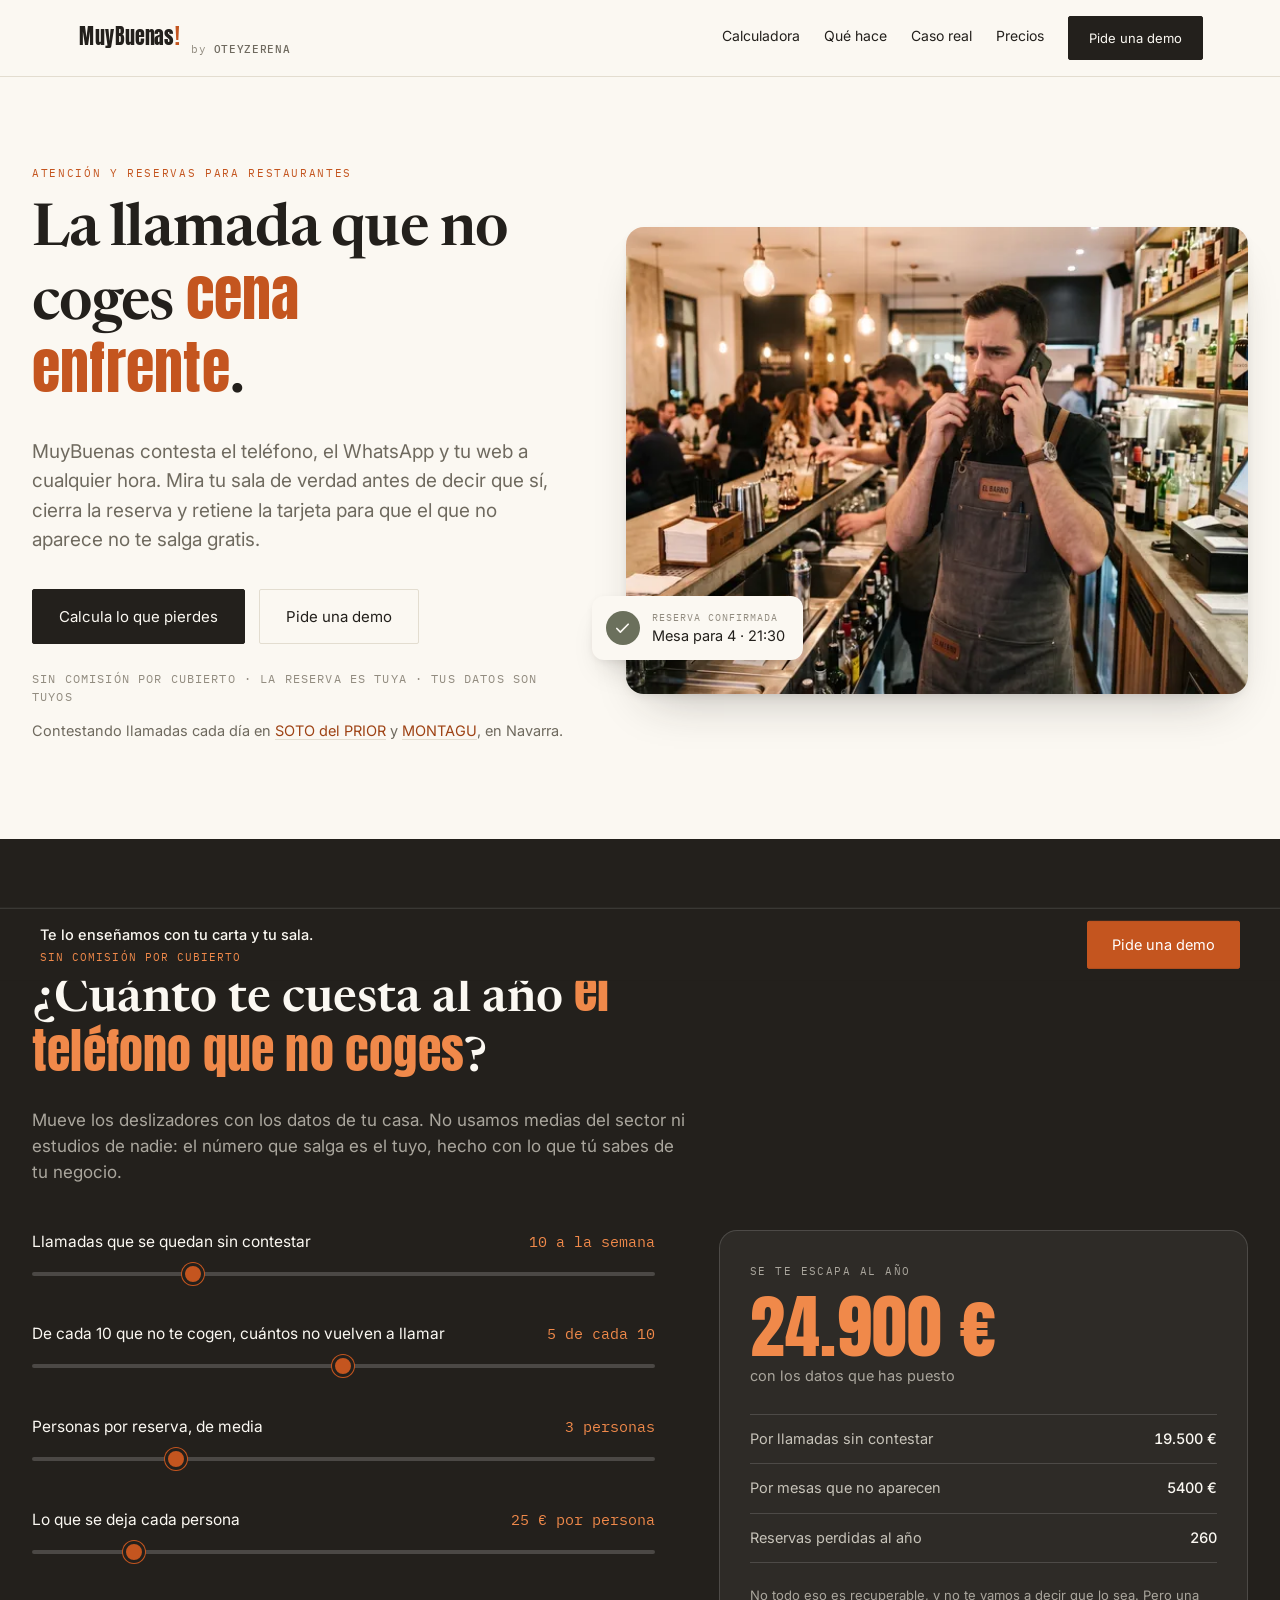
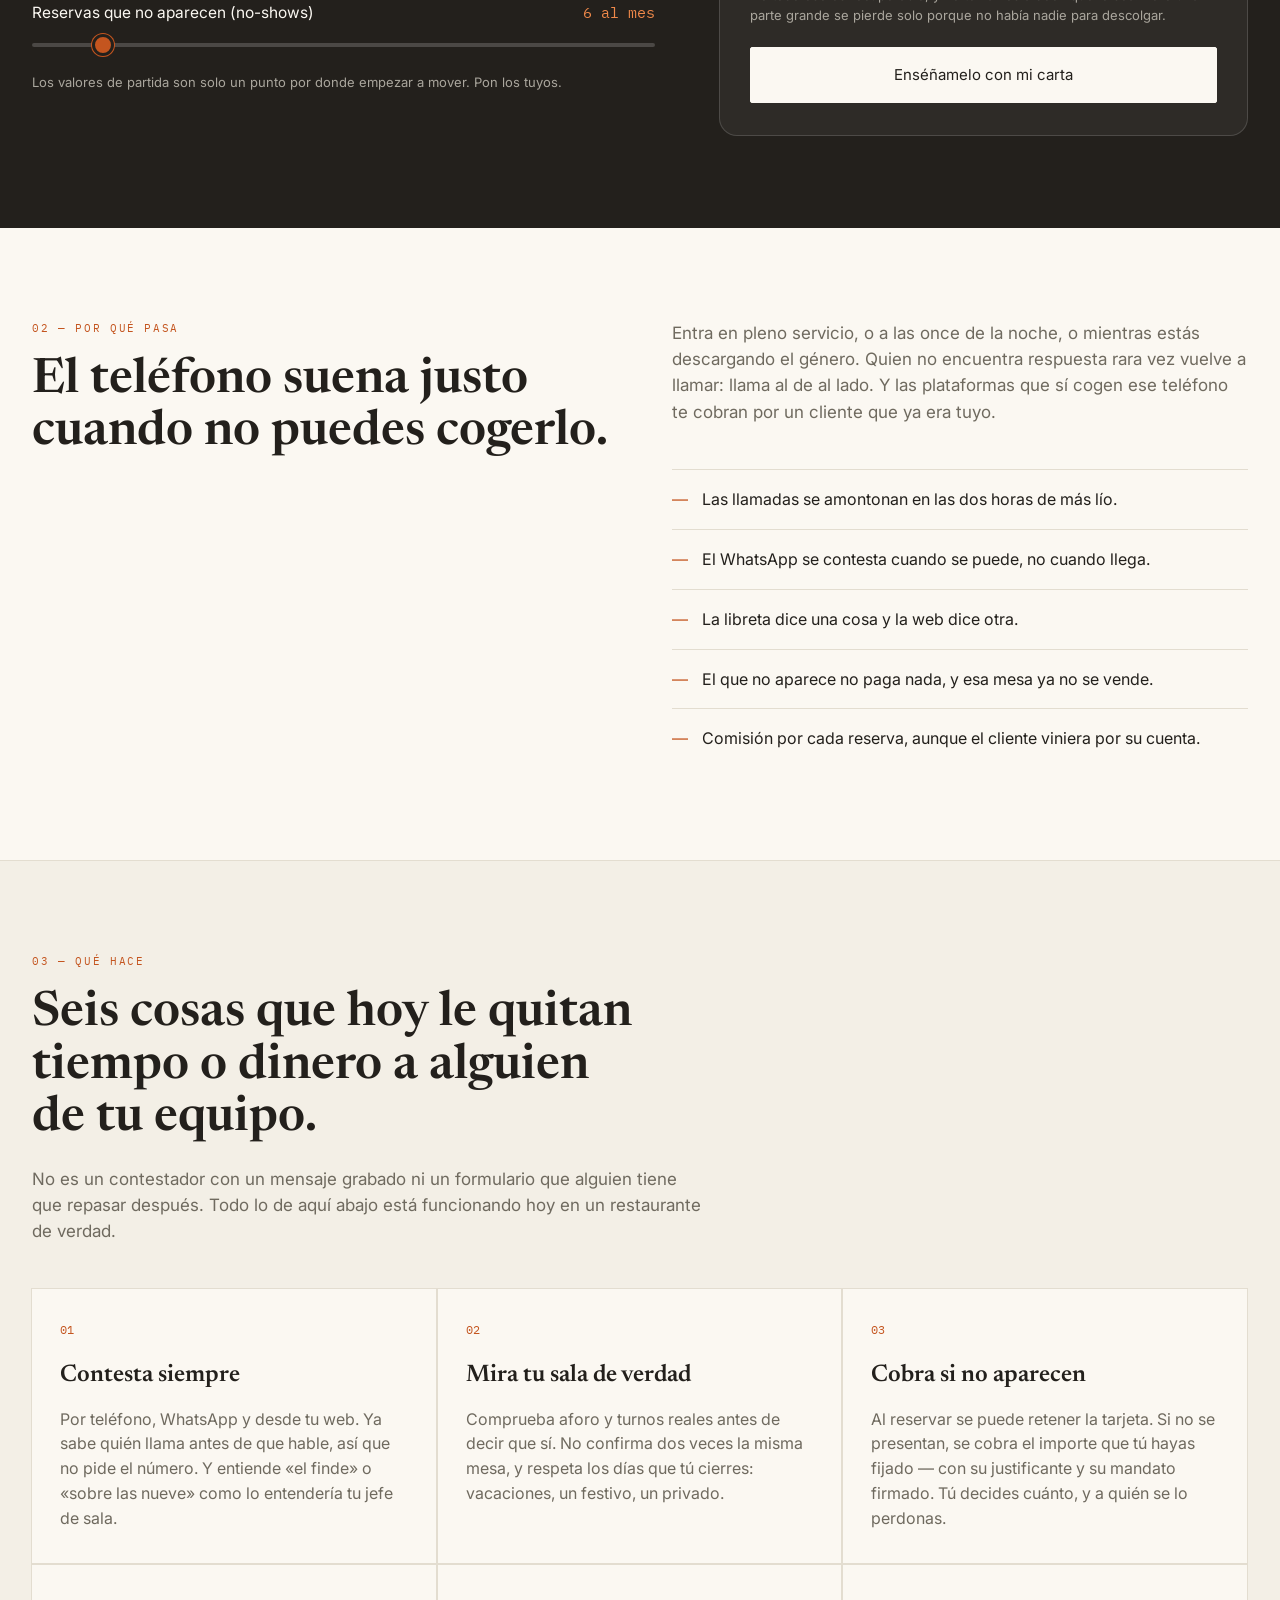
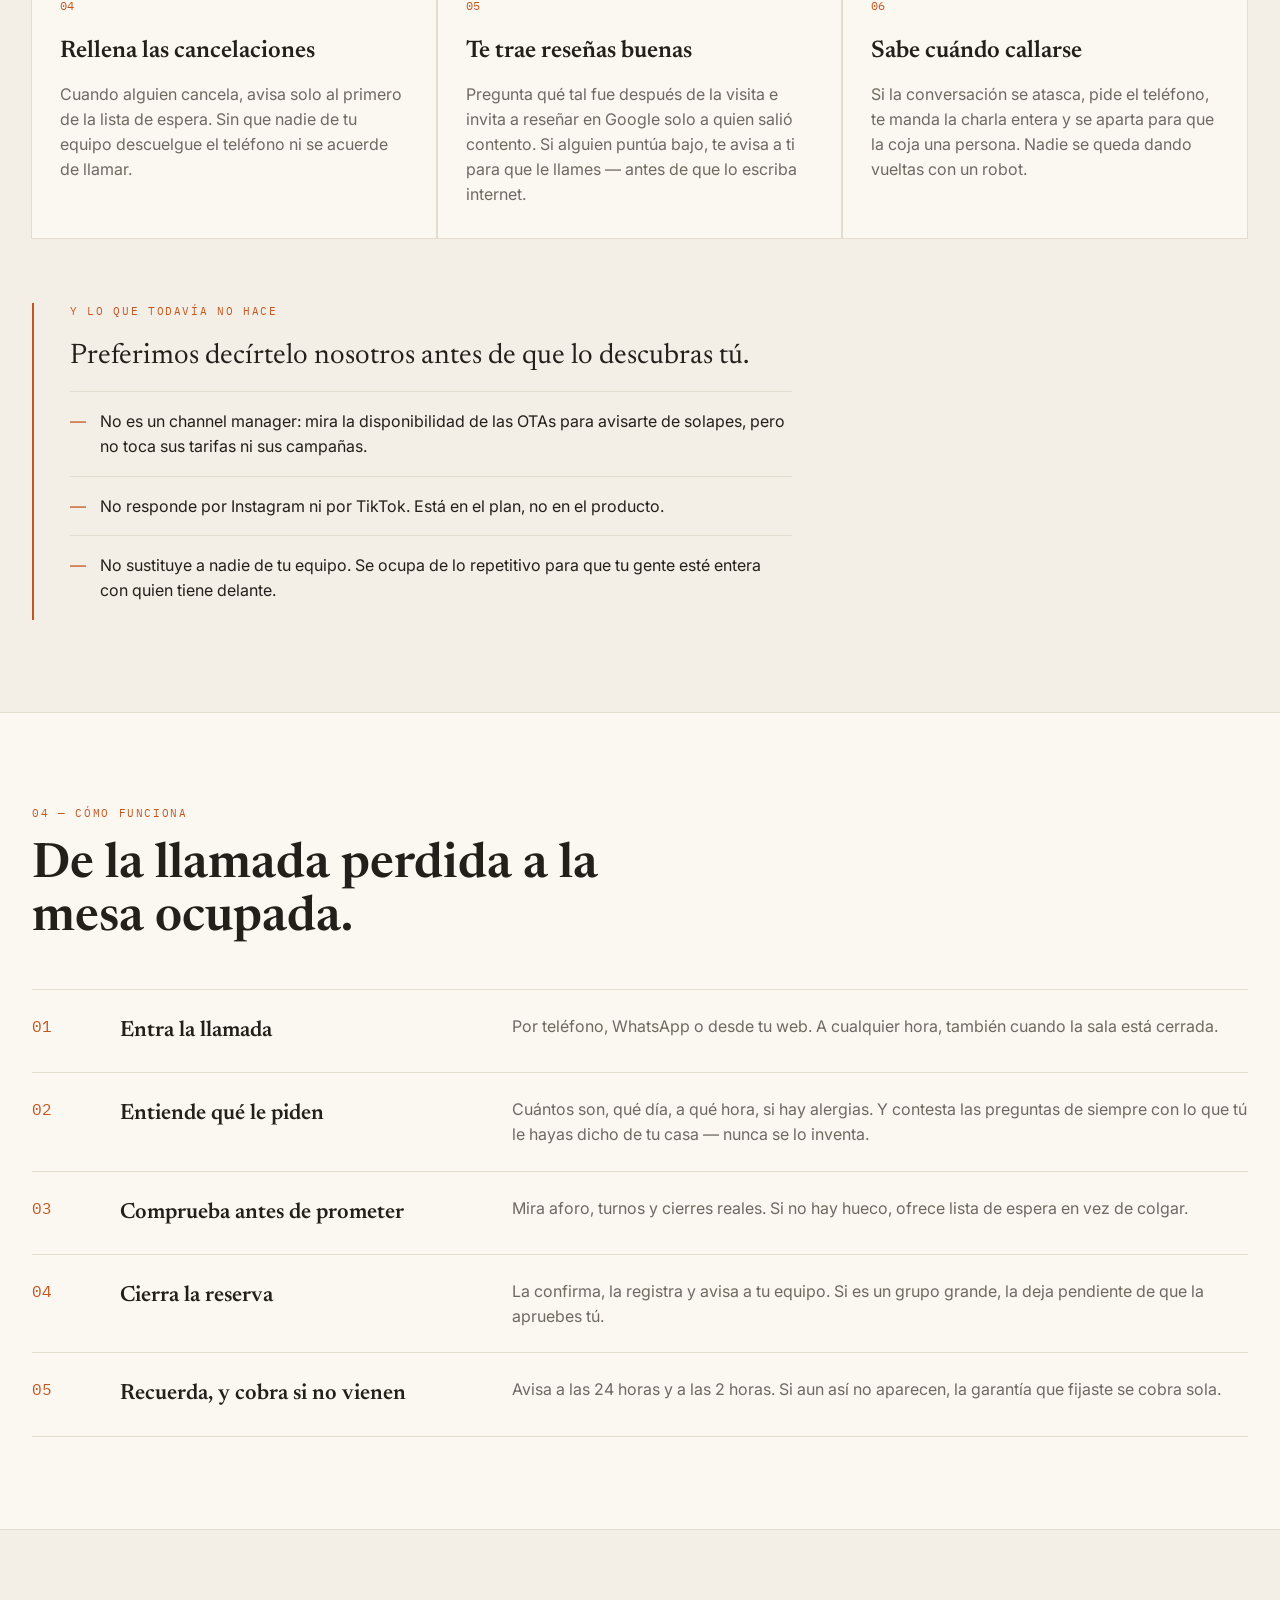
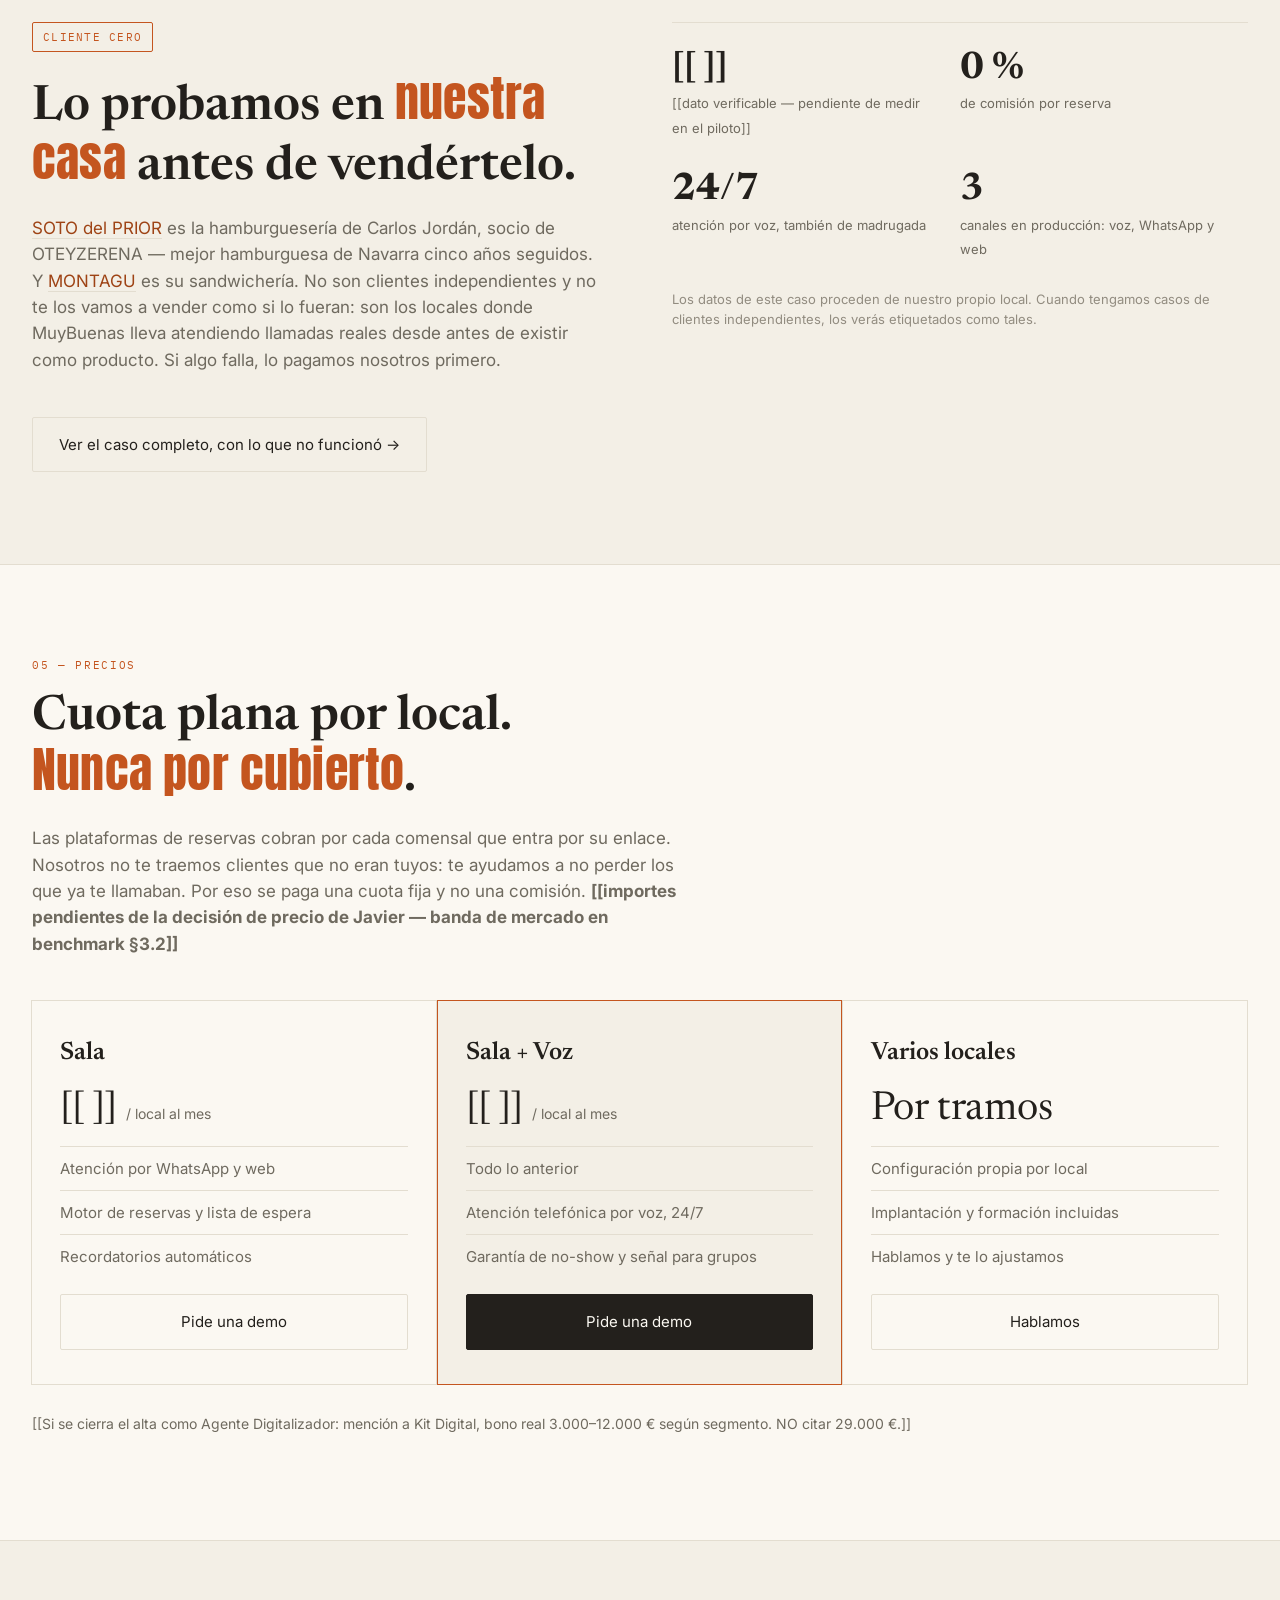
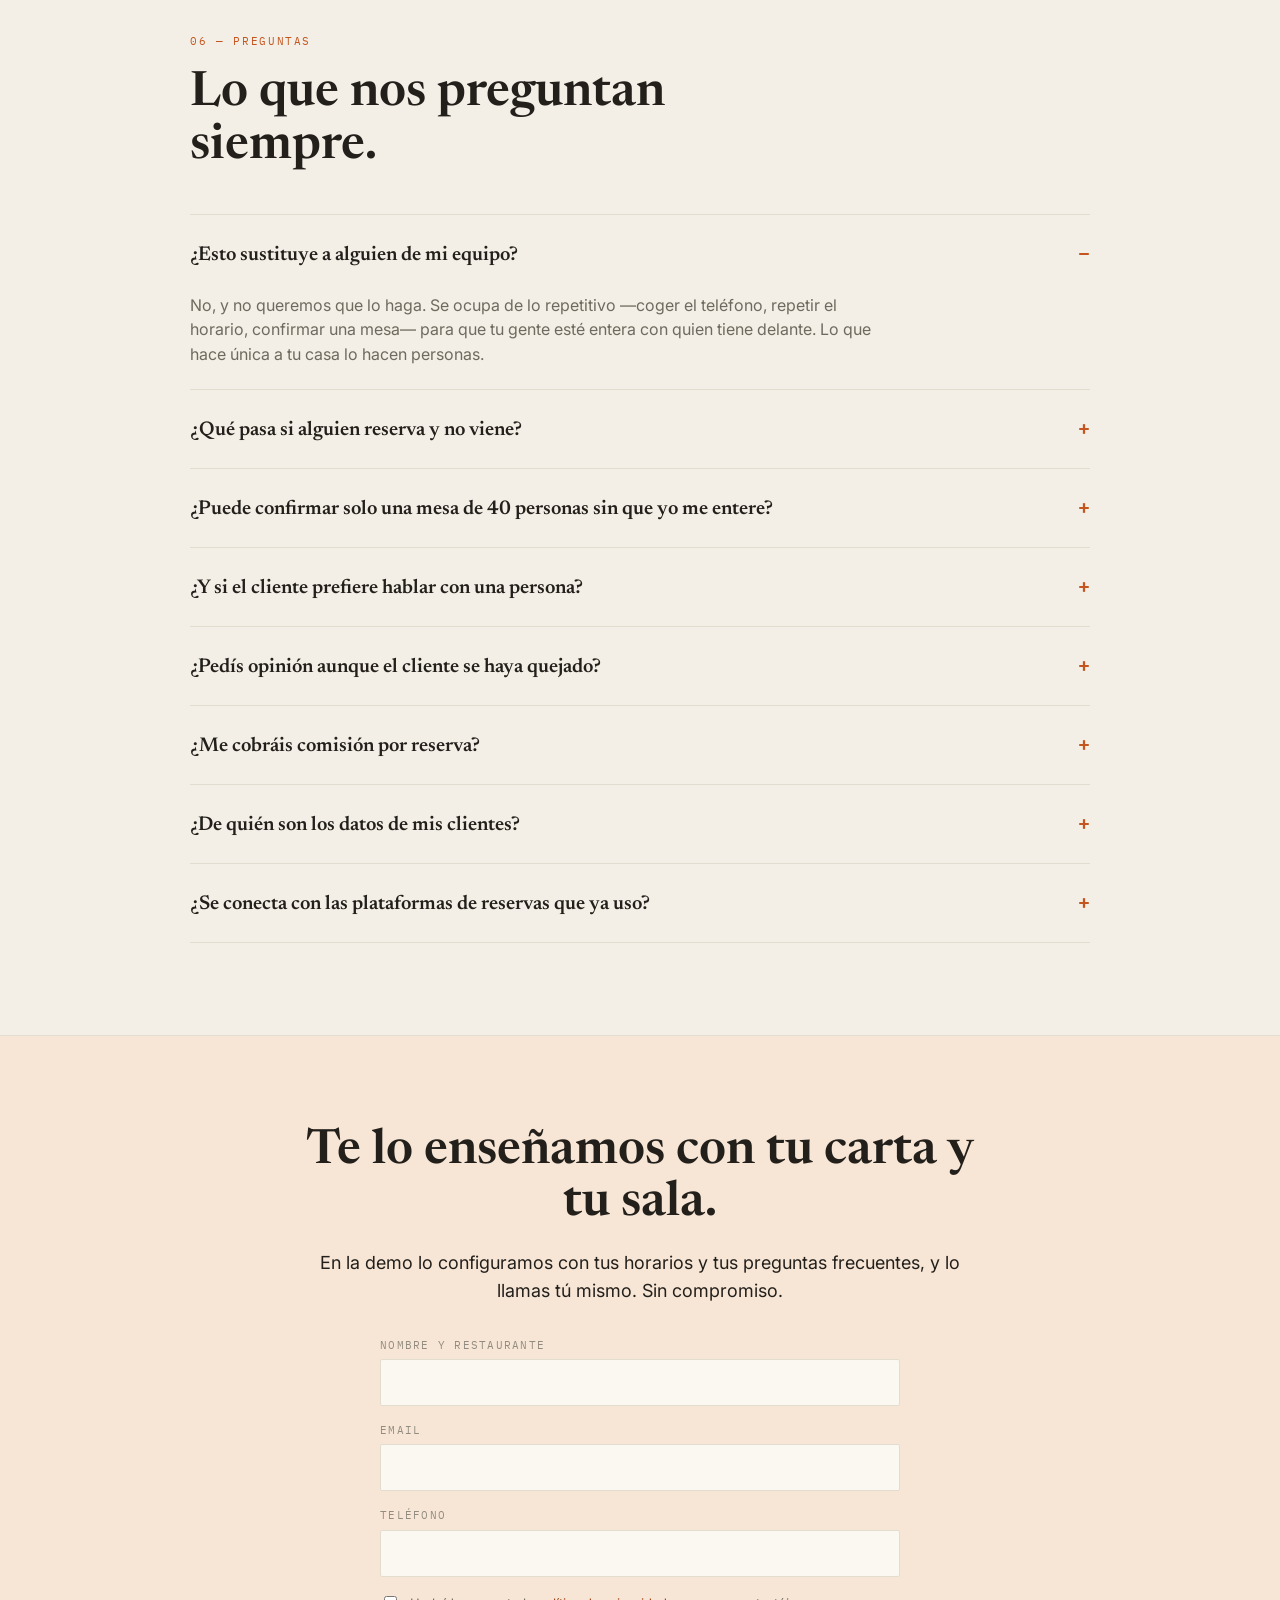
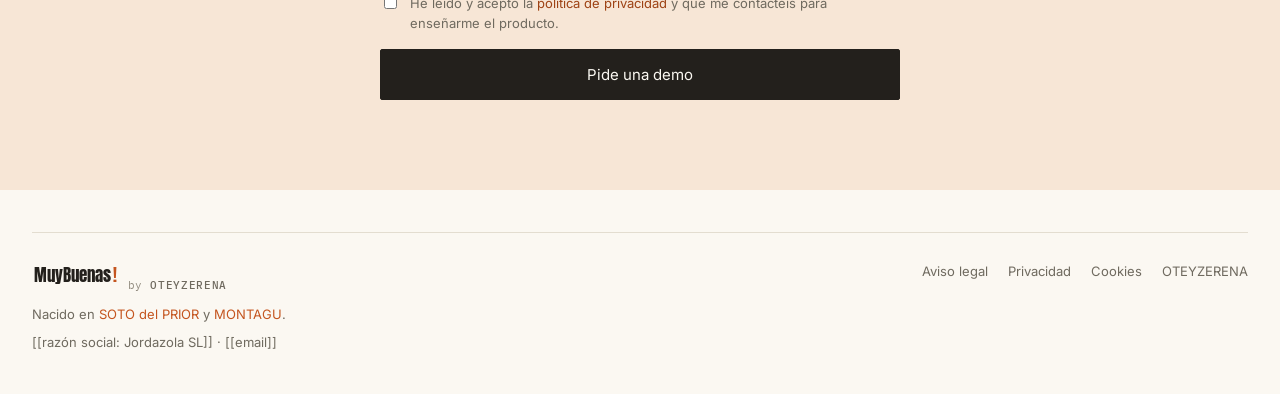
==== commit 27073611: "feat: calculadora de dinero perdido + copy reescrito desde el código real Auditamos los repos reserv" ====
--- a/index.html
+++ b/index.html
@@ -7,9 +7,10 @@
   aplicado. Sirve para (a) ver la paleta en movimiento y (b) fijar la
   arquitectura de la página antes de escribir el copy definitivo.
 
-  QUÉ NO ES: copy final. El texto de aquí es §12-seguro y está sacado de
-  material verificado (INFORME §5 y PRODUCT_DIRECTION.md de MuyBuenas),
-  pero el redactado publicable lo hace `web-copy`.
+  COPY: reescrito el 2026-08-11 a partir de una auditoría de código de
+  los repos `reservas-oteyzerena` y `bot-oteyzerena`. Cada capacidad que
+  se afirma aquí está verificada en código, no sacada del README. Ver
+  marketing/web/auditoria-capacidades-vs-copy.md para la trazabilidad.
 
   MARCADORES: todo lo que va entre [[ ]] es una decisión pendiente.
 
@@ -20,9 +21,13 @@
 <head>
 <meta charset="utf-8">
 <meta name="viewport" content="width=device-width, initial-scale=1">
-<title>MuyBuenas · Atiende y reserva por ti, sin comisiones</title>
-<meta name="description" content="MuyBuenas atiende el teléfono, WhatsApp y tu web, comprueba la disponibilidad real de tu sala y confirma la reserva. Sin comisión por cubierto.">
-<meta name="theme-color" content="#23201c">
+<title>MuyBuenas · Contesta, reserva y cobra el no-show. Sin comisiones</title>
+<meta name="description" content="Contesta el teléfono, WhatsApp y tu web a cualquier hora. Comprueba tu sala de verdad, retiene la tarjeta del que no viene y rellena solo las cancelaciones. 0% de comisión por reserva.">
+<!-- Pinta la barra de dirección/estado del navegador móvil. Tenía el tinta
+     oscuro (#23201c) puesto por descuido: eso creaba un salto de color
+     arriba de la pantalla, con el cuerpo de la página siempre claro debajo.
+     Ahora combina con --paper, el fondo real de la web. -->
+<meta name="theme-color" content="#fbf8f2">
 <meta name="robots" content="noindex,nofollow">
 <link rel="canonical" href="[[dominio]]/">
 <link rel="icon" type="image/svg+xml" href="assets/logo/symbol.svg">
@@ -31,8 +36,8 @@
 <meta property="og:type" content="website">
 <meta property="og:site_name" content="MuyBuenas">
 <meta property="og:locale" content="es_ES">
-<meta property="og:title" content="MuyBuenas · Atiende y reserva por ti, sin comisiones">
-<meta property="og:description" content="Atiende el teléfono, WhatsApp y tu web, comprueba disponibilidad real y confirma la reserva. Sin comisión por cubierto.">
+<meta property="og:title" content="MuyBuenas · Contesta, reserva y cobra el no-show. Sin comisiones">
+<meta property="og:description" content="Calcula lo que te cuesta el teléfono que no coges. Y lo que dejas de perder cuando alguien lo contesta siempre.">
 <meta property="og:url" content="[[dominio]]/">
 <meta property="og:image" content="[[dominio]]/assets/brand/muybuenas-social-card.png">
 <meta property="og:image:width" content="1200">
@@ -56,7 +61,7 @@
   "name": "MuyBuenas",
   "applicationCategory": "BusinessApplication",
   "operatingSystem": "Web",
-  "description": "Atención y motor de reservas para restaurantes: responde por teléfono, WhatsApp y web, comprueba disponibilidad real y confirma la reserva sin comisión por cubierto.",
+  "description": "Atención y motor de reservas para restaurantes: responde por teléfono, WhatsApp y web, comprueba disponibilidad real, retiene la tarjeta del no-show y gestiona la lista de espera. Sin comisión por cubierto.",
   "publisher": { "@type": "Organization", "name": "OTEYZERENA", "url": "https://www.oteyzerena.com/" },
   "areaServed": "ES"
 }
@@ -77,8 +82,8 @@
       <span></span><span></span>
     </button>
     <div class="oz-nav-links" id="oz-nav-links">
+      <a href="#calculadora">Calculadora</a>
       <a href="#que-hace">Qué hace</a>
-      <a href="#como-funciona">Cómo funciona</a>
       <a href="#caso">Caso real</a>
       <a href="#precios">Precios</a>
       <a class="oz-btn" href="#contacto">Pide una demo</a>
@@ -92,15 +97,15 @@
   <section class="oz-hero">
     <div>
       <div class="oz-eyebrow">Atención y reservas para restaurantes</div>
-      <h1>Deja de perder reservas por <span class="oz-acento">no coger el teléfono</span>.</h1>
+      <h1>La llamada que no coges <span class="oz-acento">cena enfrente</span>.</h1>
       <p class="oz-lead">
-        MuyBuenas atiende por teléfono, por WhatsApp y desde tu web. Consulta la
-        disponibilidad real de tu sala, confirma la reserva y envía el recordatorio.
-        A las tres de la tarde con el comedor lleno, y a las tres de la madrugada.
+        MuyBuenas contesta el teléfono, el WhatsApp y tu web a cualquier hora.
+        Mira tu sala de verdad antes de decir que sí, cierra la reserva y retiene
+        la tarjeta para que el que no aparece no te salga gratis.
       </p>
       <div class="oz-hero-actions">
-        <a class="oz-btn" href="#contacto">Pide una demo</a>
-        <a class="oz-btn oz-btn--ghost" href="#como-funciona">Ver cómo funciona</a>
+        <a class="oz-btn" href="#calculadora">Calcula lo que pierdes</a>
+        <a class="oz-btn oz-btn--ghost" href="#contacto">Pide una demo</a>
       </div>
       <p style="margin-top:26px;font-family:var(--font-mono);font-size:11.5px;letter-spacing:.1em;text-transform:uppercase;color:var(--warm-soft);">
         Sin comisión por cubierto · La reserva es tuya · Tus datos son tuyos
@@ -147,56 +152,150 @@
     </div>
   </section>
 
-  <!-- ============ 01 · EL PROBLEMA ============ -->
-  <section class="oz-section oz-section--dark">
+  <!-- ============ 01 · CALCULADORA ============
+       El gancho. Todos los números los pone el hostelero: no hay ni una
+       estadística de sector inventada por nosotros. Los valores de partida
+       están rotulados como punto de partida, no como dato del sector.
+       El HTML trae el resultado ya calculado para esos valores, así que
+       la sección tiene sentido aunque el JS no cargue. -->
+  <section class="oz-section oz-section--dark" id="calculadora" data-calculadora>
+    <div class="oz-inner">
+      <div class="oz-eyebrow">01 — Échale un número</div>
+      <h2 class="oz-title">¿Cuánto te cuesta al año <span class="oz-acento">el teléfono que no coges</span>?</h2>
+      <p class="oz-intro">
+        Mueve los deslizadores con los datos de tu casa. No usamos medias del
+        sector ni estudios de nadie: el número que salga es el tuyo, hecho con
+        lo que tú sabes de tu negocio.
+      </p>
+
+      <div class="oz-calc">
+        <div class="oz-calc-campos">
+          <div class="oz-calc-campo">
+            <label for="calc-llamadas">
+              <span class="oz-calc-etiqueta">Llamadas que se quedan sin contestar</span>
+              <output id="out-llamadas" for="calc-llamadas">10 a la semana</output>
+            </label>
+            <input type="range" id="calc-llamadas" min="0" max="40" step="1" value="10">
+          </div>
+
+          <div class="oz-calc-campo">
+            <label for="calc-no-vuelven">
+              <span class="oz-calc-etiqueta">De cada 10 que no te cogen, cuántos no vuelven a llamar</span>
+              <output id="out-no-vuelven" for="calc-no-vuelven">5 de cada 10</output>
+            </label>
+            <input type="range" id="calc-no-vuelven" min="0" max="10" step="1" value="5">
+          </div>
+
+          <div class="oz-calc-campo">
+            <label for="calc-personas">
+              <span class="oz-calc-etiqueta">Personas por reserva, de media</span>
+              <output id="out-personas" for="calc-personas">3 personas</output>
+            </label>
+            <input type="range" id="calc-personas" min="1" max="10" step="1" value="3">
+          </div>
+
+          <div class="oz-calc-campo">
+            <label for="calc-ticket">
+              <span class="oz-calc-etiqueta">Lo que se deja cada persona</span>
+              <output id="out-ticket" for="calc-ticket">25 € por persona</output>
+            </label>
+            <input type="range" id="calc-ticket" min="8" max="120" step="1" value="25">
+          </div>
+
+          <div class="oz-calc-campo">
+            <label for="calc-no-shows">
+              <span class="oz-calc-etiqueta">Reservas que no aparecen (no-shows)</span>
+              <output id="out-no-shows" for="calc-no-shows">6 al mes</output>
+            </label>
+            <input type="range" id="calc-no-shows" min="0" max="60" step="1" value="6">
+            <p class="oz-calc-nota">Los valores de partida son solo un punto por donde empezar a mover. Pon los tuyos.</p>
+          </div>
+        </div>
+
+        <div class="oz-calc-panel">
+          <div class="oz-calc-panel-label">Se te escapa al año</div>
+          <p class="oz-calc-total" id="calc-total">24.900 €</p>
+          <p class="oz-calc-periodo">con los datos que has puesto</p>
+          <ul class="oz-calc-desglose">
+            <li><span>Por llamadas sin contestar</span> <b id="calc-por-telefono">19.500 €</b></li>
+            <li><span>Por mesas que no aparecen</span> <b id="calc-por-no-show">5.400 €</b></li>
+            <li><span>Reservas perdidas al año</span> <b id="calc-reservas-perdidas">260</b></li>
+          </ul>
+          <p class="oz-calc-pie">
+            No todo eso es recuperable, y no te vamos a decir que lo sea. Pero
+            una parte grande se pierde solo porque no había nadie para descolgar.
+          </p>
+          <a class="oz-btn oz-btn--light" href="#contacto" style="margin-top:22px;width:100%;">Enséñamelo con mi carta</a>
+        </div>
+      </div>
+    </div>
+  </section>
+
+  <!-- ============ 02 · EL PROBLEMA ============ -->
+  <section class="oz-section">
     <div class="oz-inner oz-grid-2">
       <div>
-        <div class="oz-eyebrow">01 — El problema</div>
+        <div class="oz-eyebrow">02 — Por qué pasa</div>
         <h2 class="oz-title">El teléfono suena justo cuando no puedes cogerlo.</h2>
       </div>
       <div>
         <p class="oz-intro" style="margin-top:0">
-          La llamada entra en pleno servicio, o fuera de horario, o mientras estás
-          en la cocina. Quien no encuentra respuesta no vuelve a llamar: llama al
-          de al lado. Y las plataformas que sí cogen ese teléfono te cobran por
-          cada cubierto que ya era tuyo.
+          Entra en pleno servicio, o a las once de la noche, o mientras estás
+          descargando el género. Quien no encuentra respuesta rara vez vuelve a
+          llamar: llama al de al lado. Y las plataformas que sí cogen ese teléfono
+          te cobran por un cliente que ya era tuyo.
         </p>
         <ul class="oz-list">
-          <li>Llamadas perdidas en las horas de más servicio.</li>
-          <li>Mensajes de WhatsApp contestados horas después.</li>
-          <li>La agenda en papel y la web diciendo cosas distintas.</li>
-          <li>Mesas vacías por no-shows que nadie confirmó.</li>
-          <li>Comisión por cada reserva, aunque el cliente ya fuera tuyo.</li>
+          <li>Las llamadas se amontonan en las dos horas de más lío.</li>
+          <li>El WhatsApp se contesta cuando se puede, no cuando llega.</li>
+          <li>La libreta dice una cosa y la web dice otra.</li>
+          <li>El que no aparece no paga nada, y esa mesa ya no se vende.</li>
+          <li>Comisión por cada reserva, aunque el cliente viniera por su cuenta.</li>
         </ul>
       </div>
     </div>
   </section>
 
-  <!-- ============ 02 · QUÉ HACE ============ -->
-  <section class="oz-section" id="que-hace">
+  <!-- ============ 03 · QUÉ HACE ============ -->
+  <section class="oz-section oz-section--soft" id="que-hace">
     <div class="oz-inner">
-      <div class="oz-eyebrow">02 — Qué hace</div>
-      <h2 class="oz-title">Atiende, comprueba y confirma. Las tres cosas.</h2>
+      <div class="oz-eyebrow">03 — Qué hace</div>
+      <h2 class="oz-title">Seis cosas que hoy le quitan tiempo o dinero a alguien de tu equipo.</h2>
       <p class="oz-intro">
         No es un contestador con un mensaje grabado ni un formulario que alguien
-        tiene que repasar después. Habla, entiende lo que le piden, mira la
-        disponibilidad real y cierra la reserva.
+        tiene que repasar después. Todo lo de aquí abajo está funcionando hoy en
+        un restaurante de verdad.
       </p>
       <div class="oz-grid-3">
         <div class="oz-panel">
           <div class="oz-num">01</div>
-          <h3>Atiende</h3>
-          <p>Por teléfono con voz, por WhatsApp y desde el widget de tu web. Responde también las preguntas de siempre: horarios, alérgenos, si hay terraza, si se puede ir con niños.</p>
+          <h3>Contesta siempre</h3>
+          <p>Por teléfono, WhatsApp y desde tu web. Ya sabe quién llama antes de que hable, así que no pide el número. Y entiende «el finde» o «sobre las nueve» como lo entendería tu jefe de sala.</p>
         </div>
         <div class="oz-panel">
           <div class="oz-num">02</div>
-          <h3>Comprueba</h3>
-          <p>Consulta la disponibilidad real de tu sala antes de decir que sí. Nada de confirmar una mesa que no existe y arreglarlo luego por teléfono.</p>
+          <h3>Mira tu sala de verdad</h3>
+          <p>Comprueba aforo y turnos reales antes de decir que sí. No confirma dos veces la misma mesa, y respeta los días que tú cierres: vacaciones, un festivo, un privado.</p>
         </div>
         <div class="oz-panel">
           <div class="oz-num">03</div>
-          <h3>Confirma y recuerda</h3>
-          <p>Cierra la reserva, la manda a tu agenda y envía el recordatorio. Si lo necesitas, puede pedir señal para grupos o eventos.</p>
+          <h3>Cobra si no aparecen</h3>
+          <p>Al reservar se puede retener la tarjeta. Si no se presentan, se cobra el importe que tú hayas fijado — con su justificante y su mandato firmado. Tú decides cuánto, y a quién se lo perdonas.</p>
+        </div>
+        <div class="oz-panel">
+          <div class="oz-num">04</div>
+          <h3>Rellena las cancelaciones</h3>
+          <p>Cuando alguien cancela, avisa solo al primero de la lista de espera. Sin que nadie de tu equipo descuelgue el teléfono ni se acuerde de llamar.</p>
+        </div>
+        <div class="oz-panel">
+          <div class="oz-num">05</div>
+          <h3>Te trae reseñas buenas</h3>
+          <p>Pregunta qué tal fue después de la visita e invita a reseñar en Google solo a quien salió contento. Si alguien puntúa bajo, te avisa a ti para que le llames — antes de que lo escriba internet.</p>
+        </div>
+        <div class="oz-panel">
+          <div class="oz-num">06</div>
+          <h3>Sabe cuándo callarse</h3>
+          <p>Si la conversación se atasca, pide el teléfono, te manda la charla entera y se aparta para que la coja una persona. Nadie se queda dando vueltas con un robot.</p>
         </div>
       </div>
 
@@ -208,51 +307,51 @@
           Preferimos decírtelo nosotros antes de que lo descubras tú.
         </p>
         <ul class="oz-list">
-          <li>No es un channel manager: sincroniza disponibilidad con las OTAs por iCal y detecta overbooking, pero no gestiona sus tarifas.</li>
-          <li>No responde todavía por Instagram ni por TikTok. Está en el plan, no en el producto.</li>
-          <li>No sustituye a nadie de tu equipo. Se ocupa de lo repetitivo para que tu gente esté con quien tiene delante.</li>
+          <li>No es un channel manager: mira la disponibilidad de las OTAs para avisarte de solapes, pero no toca sus tarifas ni sus campañas.</li>
+          <li>No responde por Instagram ni por TikTok. Está en el plan, no en el producto.</li>
+          <li>No sustituye a nadie de tu equipo. Se ocupa de lo repetitivo para que tu gente esté entera con quien tiene delante.</li>
         </ul>
       </div>
     </div>
   </section>
 
-  <!-- ============ 03 · CÓMO FUNCIONA ============ -->
-  <section class="oz-section oz-section--soft" id="como-funciona">
+  <!-- ============ 04 · CÓMO FUNCIONA ============ -->
+  <section class="oz-section" id="como-funciona">
     <div class="oz-inner">
-      <div class="oz-eyebrow">03 — Cómo funciona</div>
+      <div class="oz-eyebrow">04 — Cómo funciona</div>
       <h2 class="oz-title">De la llamada perdida a la mesa ocupada.</h2>
       <div class="oz-steps">
         <div class="oz-step">
           <span class="oz-n">01</span>
           <h3>Entra la llamada</h3>
-          <p>Por teléfono, WhatsApp o desde tu web. A cualquier hora, también fuera del horario de sala.</p>
+          <p>Por teléfono, WhatsApp o desde tu web. A cualquier hora, también cuando la sala está cerrada.</p>
         </div>
         <div class="oz-step">
           <span class="oz-n">02</span>
-          <h3>Entiende qué te piden</h3>
-          <p>Cuántos son, qué día, a qué hora, si hay alergias, si quieren terraza. Y contesta las preguntas frecuentes de tu casa, configuradas contigo.</p>
+          <h3>Entiende qué le piden</h3>
+          <p>Cuántos son, qué día, a qué hora, si hay alergias. Y contesta las preguntas de siempre con lo que tú le hayas dicho de tu casa — nunca se lo inventa.</p>
         </div>
         <div class="oz-step">
           <span class="oz-n">03</span>
-          <h3>Mira tu sala de verdad</h3>
-          <p>Comprueba mesas, turnos y aforo reales. No promete lo que no hay.</p>
+          <h3>Comprueba antes de prometer</h3>
+          <p>Mira aforo, turnos y cierres reales. Si no hay hueco, ofrece lista de espera en vez de colgar.</p>
         </div>
         <div class="oz-step">
           <span class="oz-n">04</span>
           <h3>Cierra la reserva</h3>
-          <p>La confirma, la registra y avisa a tu equipo. Si es un grupo o un evento, puede cobrar la señal.</p>
+          <p>La confirma, la registra y avisa a tu equipo. Si es un grupo grande, la deja pendiente de que la apruebes tú.</p>
         </div>
         <div class="oz-step">
           <span class="oz-n">05</span>
-          <h3>Recuerda y reduce el no-show</h3>
-          <p>Manda el recordatorio y recoge la confirmación. La mesa que no se va a ocupar, la sabes antes.</p>
-        </div>
-      </div>
-    </div>
-  </section>
-
-  <!-- ============ 04 · CASO CLIENTE CERO ============ -->
-  <section class="oz-section" id="caso">
+          <h3>Recuerda, y cobra si no vienen</h3>
+          <p>Avisa a las 24 horas y a las 2 horas. Si aun así no aparecen, la garantía que fijaste se cobra sola.</p>
+        </div>
+      </div>
+    </div>
+  </section>
+
+  <!-- ============ 05 · CASO CLIENTE CERO ============ -->
+  <section class="oz-section oz-section--soft" id="caso">
     <div class="oz-inner oz-grid-2">
       <div>
         <div class="oz-sello">Cliente cero</div>
@@ -284,15 +383,15 @@
     </div>
   </section>
 
-  <!-- ============ 05 · PRECIOS ============ -->
-  <section class="oz-section oz-section--soft" id="precios">
+  <!-- ============ 06 · PRECIOS ============ -->
+  <section class="oz-section" id="precios">
     <div class="oz-inner">
-      <div class="oz-eyebrow">04 — Precios</div>
-      <h2 class="oz-title">Cuota plana por local. Nunca por cubierto.</h2>
+      <div class="oz-eyebrow">05 — Precios</div>
+      <h2 class="oz-title">Cuota plana por local. <span class="oz-acento">Nunca por cubierto</span>.</h2>
       <p class="oz-intro">
         Las plataformas de reservas cobran por cada comensal que entra por su
-        enlace. Nosotros no traemos clientes que no eran tuyos: te ayudamos a no
-        perder los que ya te llamaban. Por eso se paga una cuota fija y no una
+        enlace. Nosotros no te traemos clientes que no eran tuyos: te ayudamos a
+        no perder los que ya te llamaban. Por eso se paga una cuota fija y no una
         comisión. <strong>[[importes pendientes de la decisión de precio de Javier —
         banda de mercado en benchmark §3.2]]</strong>
       </p>
@@ -302,7 +401,7 @@
           <div class="oz-price-amount">[[ ]] <small>/ local al mes</small></div>
           <ul>
             <li>Atención por WhatsApp y web</li>
-            <li>Motor de reservas</li>
+            <li>Motor de reservas y lista de espera</li>
             <li>Recordatorios automáticos</li>
           </ul>
           <a class="oz-btn oz-btn--ghost" href="#contacto">Pide una demo</a>
@@ -313,7 +412,7 @@
           <ul>
             <li>Todo lo anterior</li>
             <li>Atención telefónica por voz, 24/7</li>
-            <li>Señal y cobro para grupos y eventos</li>
+            <li>Garantía de no-show y señal para grupos</li>
           </ul>
           <a class="oz-btn" href="#contacto">Pide una demo</a>
         </div>
@@ -335,10 +434,10 @@
     </div>
   </section>
 
-  <!-- ============ 06 · FAQ ============ -->
-  <section class="oz-section">
+  <!-- ============ 07 · FAQ ============ -->
+  <section class="oz-section oz-section--soft">
     <div class="oz-inner" style="max-width:900px;">
-      <div class="oz-eyebrow">05 — Preguntas</div>
+      <div class="oz-eyebrow">06 — Preguntas</div>
       <h2 class="oz-title">Lo que nos preguntan siempre.</h2>
       <div class="oz-faq">
         <details open>
@@ -346,6 +445,22 @@
           <p>No, y no queremos que lo haga. Se ocupa de lo repetitivo —coger el teléfono, repetir el horario, confirmar una mesa— para que tu gente esté entera con quien tiene delante. Lo que hace única a tu casa lo hacen personas.</p>
         </details>
         <details>
+          <summary>¿Qué pasa si alguien reserva y no viene?</summary>
+          <p>Se le puede retener la tarjeta al reservar. Si no se presenta, se cobra el importe de garantía que tú hayas fijado, sin que tengas que perseguir a nadie. Y a los clientes de siempre puedes marcarlos para que nunca se les pida tarjeta.</p>
+        </details>
+        <details>
+          <summary>¿Puede confirmar solo una mesa de 40 personas sin que yo me entere?</summary>
+          <p>No. Tú marcas a partir de cuántos comensales quieres aprobarlo tú mismo, y por encima de ese número la reserva se queda esperando tu visto bueno.</p>
+        </details>
+        <details>
+          <summary>¿Y si el cliente prefiere hablar con una persona?</summary>
+          <p>Pasa la llamada. Y si detecta que la conversación se está atascando, no insiste: pide el teléfono, os manda la conversación entera y se calla hasta que alguien de tu equipo la retome.</p>
+        </details>
+        <details>
+          <summary>¿Pedís opinión aunque el cliente se haya quejado?</summary>
+          <p>Al revés. Solo se invita a reseñar en Google a quien salió contento. Si alguien puntúa bajo, te avisamos a ti primero — para que le llames, no para que lo lea todo el mundo.</p>
+        </details>
+        <details>
           <summary>¿Me cobráis comisión por reserva?</summary>
           <p>No. Cuota plana por local. Nunca por cubierto.</p>
         </details>
@@ -355,17 +470,13 @@
         </details>
         <details>
           <summary>¿Se conecta con las plataformas de reservas que ya uso?</summary>
-          <p>Sincroniza disponibilidad con las OTAs por iCal y detecta overbooking. No es un channel manager: no gestiona sus tarifas ni sus campañas. Si eso es lo que necesitas hoy, te lo decimos en la primera llamada.</p>
-        </details>
-        <details>
-          <summary>¿Y si el cliente prefiere hablar con una persona?</summary>
-          <p>Pasa la llamada. [[verificar el comportamiento exacto de escalado con el equipo del bot antes de publicar]]</p>
-        </details>
-      </div>
-    </div>
-  </section>
-
-  <!-- ============ 07 · CONTACTO ============ -->
+          <p>Mira su disponibilidad para avisarte de solapes y evitar overbooking. No gestiona sus tarifas ni sus campañas: no es un channel manager. Si eso es lo que necesitas hoy, te lo decimos en la primera llamada.</p>
+        </details>
+      </div>
+    </div>
+  </section>
+
+  <!-- ============ 08 · CONTACTO ============ -->
   <section class="oz-cta" id="contacto">
     <div class="oz-inner" style="max-width:760px;">
       <h2 class="oz-title">Te lo enseñamos con tu carta y tu sala.</h2>
@@ -430,5 +541,6 @@
 </div>
 
 <script src="assets/nav.js" defer></script>
+<script src="assets/calculadora.js" defer></script>
 </body>
 </html>
--- a/assets/base.css
+++ b/assets/base.css
@@ -174,7 +174,12 @@
   .oz-hero-badge { left: -14px; bottom: -22px; padding: 12px 16px 12px 12px; max-width: 220px; }
 }
 @media (max-width: 480px) {
-  .oz-hero-badge { position: static; margin: -30px 4px 0; max-width: none; width: auto; }
+  /* Sin solape con la foto: el fondo de la tarjeta (--paper) es idéntico al
+     fondo de página, así que la parte que quedaba fuera de la foto se
+     fundía con el fondo y la tarjeta parecía cortada por la mitad. En
+     pantallas pequeñas es más robusto bajarla limpia, a ancho completo,
+     que perseguir un solape calculado a mano. */
+  .oz-hero-badge { position: static; margin: 14px 0 0; max-width: none; width: 100%; }
 }
 
 /* ---------- Rejillas y paneles ---------- */
@@ -234,6 +239,65 @@
 .oz-price ul { margin: 0; padding: 0; list-style: none; font-size: 15px; }
 .oz-price li { padding: 10px 0; border-top: 1px solid var(--line); color: var(--warm); }
 .oz-price .oz-btn { margin-top: auto; }
+
+/* ---------- Calculadora ----------
+   Gancho de captación. Regla de honestidad: TODOS los números los pone el
+   hostelero. No hay ni una estadística de sector inventada por nosotros —
+   los valores de partida son solo una posición inicial del deslizador y
+   están rotulados como tal. El resultado es suyo, no una promesa nuestra. */
+.oz-calc { display: grid; grid-template-columns: minmax(0, 1fr) minmax(320px, .85fr); gap: clamp(36px, 5vw, 64px); align-items: start; margin-top: 44px; }
+.oz-calc-campos { display: grid; gap: 26px; }
+.oz-calc-campo label { display: flex; justify-content: space-between; align-items: baseline; gap: 16px; margin-bottom: 10px; }
+.oz-calc-campo .oz-calc-etiqueta { font-size: 15.5px; color: var(--paper); }
+.oz-calc-campo output {
+  font-family: var(--font-mono); font-size: 15px; color: var(--accent-on-dark);
+  white-space: nowrap; font-variant-numeric: tabular-nums;
+}
+/* El área táctil (la caja del input, 32px) va separada del carril visible
+   (4px, pintado en el pseudo-elemento del track). Si se le da altura al
+   propio input y se pinta ahí el carril, en móvil solo hay 4px que agarrar
+   con el dedo — y esta es LA pieza interactiva de la página. */
+.oz-calc-campo input[type="range"] {
+  -webkit-appearance: none; appearance: none;
+  width: 100%; height: 32px; margin: -6px 0;
+  background: transparent; outline: none; cursor: pointer;
+}
+.oz-calc-campo input[type="range"]::-webkit-slider-runnable-track {
+  height: 4px; border-radius: 2px; background: rgba(255, 255, 255, .18);
+}
+.oz-calc-campo input[type="range"]::-moz-range-track {
+  height: 4px; border-radius: 2px; background: rgba(255, 255, 255, .18);
+}
+.oz-calc-campo input[type="range"]::-webkit-slider-thumb {
+  -webkit-appearance: none; appearance: none; width: 22px; height: 22px;
+  margin-top: -9px;              /* centra el pulgar sobre el carril de 4px */
+  border-radius: 50%; background: var(--accent); cursor: pointer;
+  border: 3px solid var(--ink); box-shadow: 0 0 0 1px var(--accent);
+}
+.oz-calc-campo input[type="range"]::-moz-range-thumb {
+  width: 22px; height: 22px; border-radius: 50%; background: var(--accent);
+  cursor: pointer; border: 3px solid var(--ink); box-shadow: 0 0 0 1px var(--accent);
+}
+.oz-calc-campo input[type="range"]:focus-visible::-webkit-slider-thumb { box-shadow: 0 0 0 4px var(--accent-glow); }
+.oz-calc-campo input[type="range"]:focus-visible::-moz-range-thumb { box-shadow: 0 0 0 4px var(--accent-glow); }
+.oz-calc-nota { font-size: 13px; color: #aaa69d; margin: 4px 0 0; }
+
+.oz-calc-panel { background: rgba(255, 255, 255, .05); border: 1px solid var(--line-dark); border-radius: var(--radius-photo); padding: 32px 30px; position: sticky; top: 96px; }
+.oz-calc-panel-label { font-family: var(--font-mono); font-size: 10.5px; letter-spacing: .14em; text-transform: uppercase; color: #aaa69d; }
+.oz-calc-total {
+  font-family: var(--font-accent); font-size: clamp(3rem, 6vw, 4.4rem);
+  line-height: 1; color: var(--accent-on-dark); margin: 12px 0 4px;
+  font-variant-numeric: tabular-nums; letter-spacing: var(--accent-tracking);
+}
+.oz-calc-periodo { font-size: 14.5px; color: #aaa69d; margin: 0 0 26px; }
+.oz-calc-desglose { list-style: none; margin: 0; padding: 0; border-top: 1px solid var(--line-dark); }
+.oz-calc-desglose li { display: flex; justify-content: space-between; gap: 16px; padding: 13px 0; border-bottom: 1px solid var(--line-dark); font-size: 14.5px; color: #c7c3b9; }
+.oz-calc-desglose b { color: var(--paper); font-weight: 500; font-variant-numeric: tabular-nums; white-space: nowrap; }
+.oz-calc-pie { font-size: 13px; color: #aaa69d; margin: 22px 0 0; }
+@media (max-width: 900px) {
+  .oz-calc { grid-template-columns: 1fr; }
+  .oz-calc-panel { position: static; }
+}
 
 /* ---------- FAQ ---------- */
 .oz-faq { border-top: 1px solid var(--line); margin-top: 40px; }
@@ -340,7 +404,11 @@
   .oz-step { grid-template-columns: 42px 1fr; }
   .oz-step p { grid-column: 2; }
   .oz-nav-toggle { display: flex; }
-  .oz-endoso { display: none; }
+  /* El endoso "by OTEYZERENA" aparece SIEMPRE, cabecera y pie, en las cinco
+     webs — es la decisión de arquitectura de marca (ver README del kit).
+     Antes se ocultaba aquí por exceso de celo con el espacio; medido, cabe
+     sin problema junto al logo y el botón de menú incluso a 375px. */
+  .oz-endoso { font-size: 10px; }
   .oz-nav-links {
     display: none; position: absolute; top: 100%; left: 0; right: 0;
     flex-direction: column; align-items: flex-start; gap: 16px;
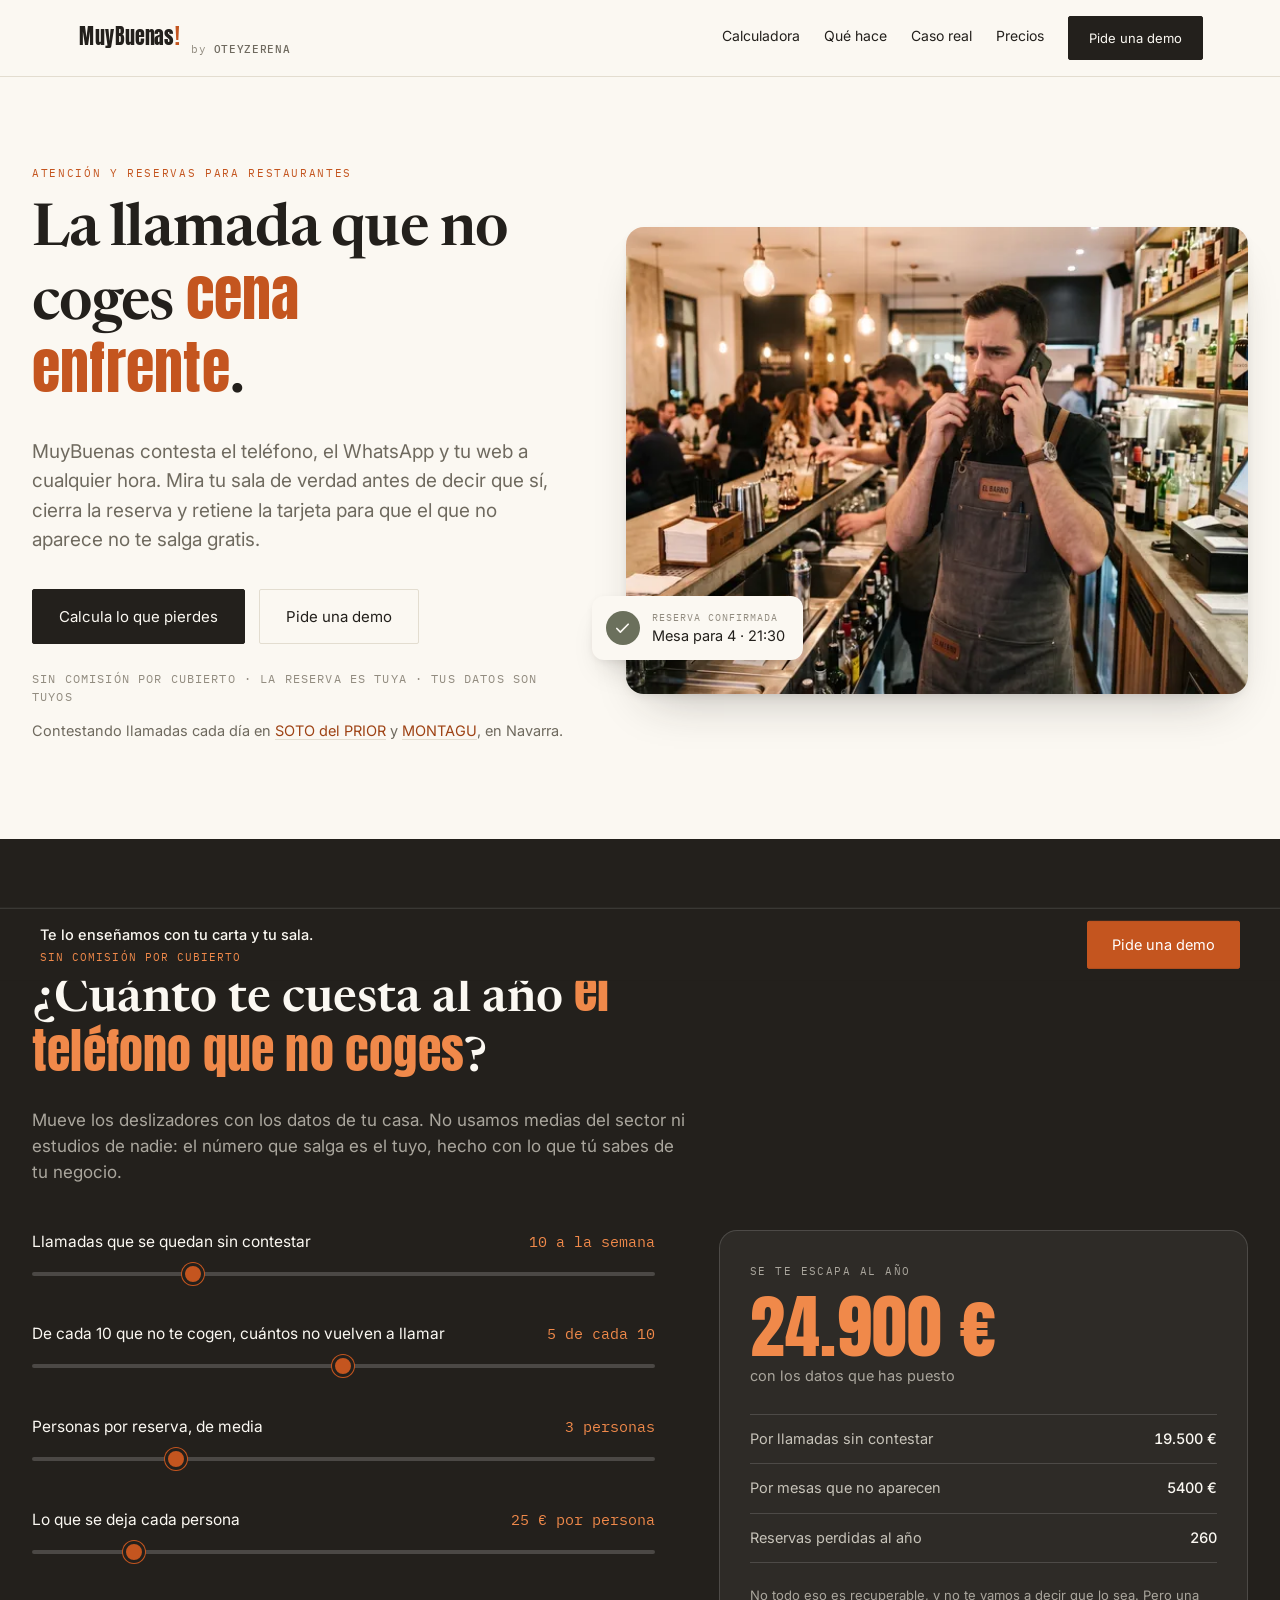
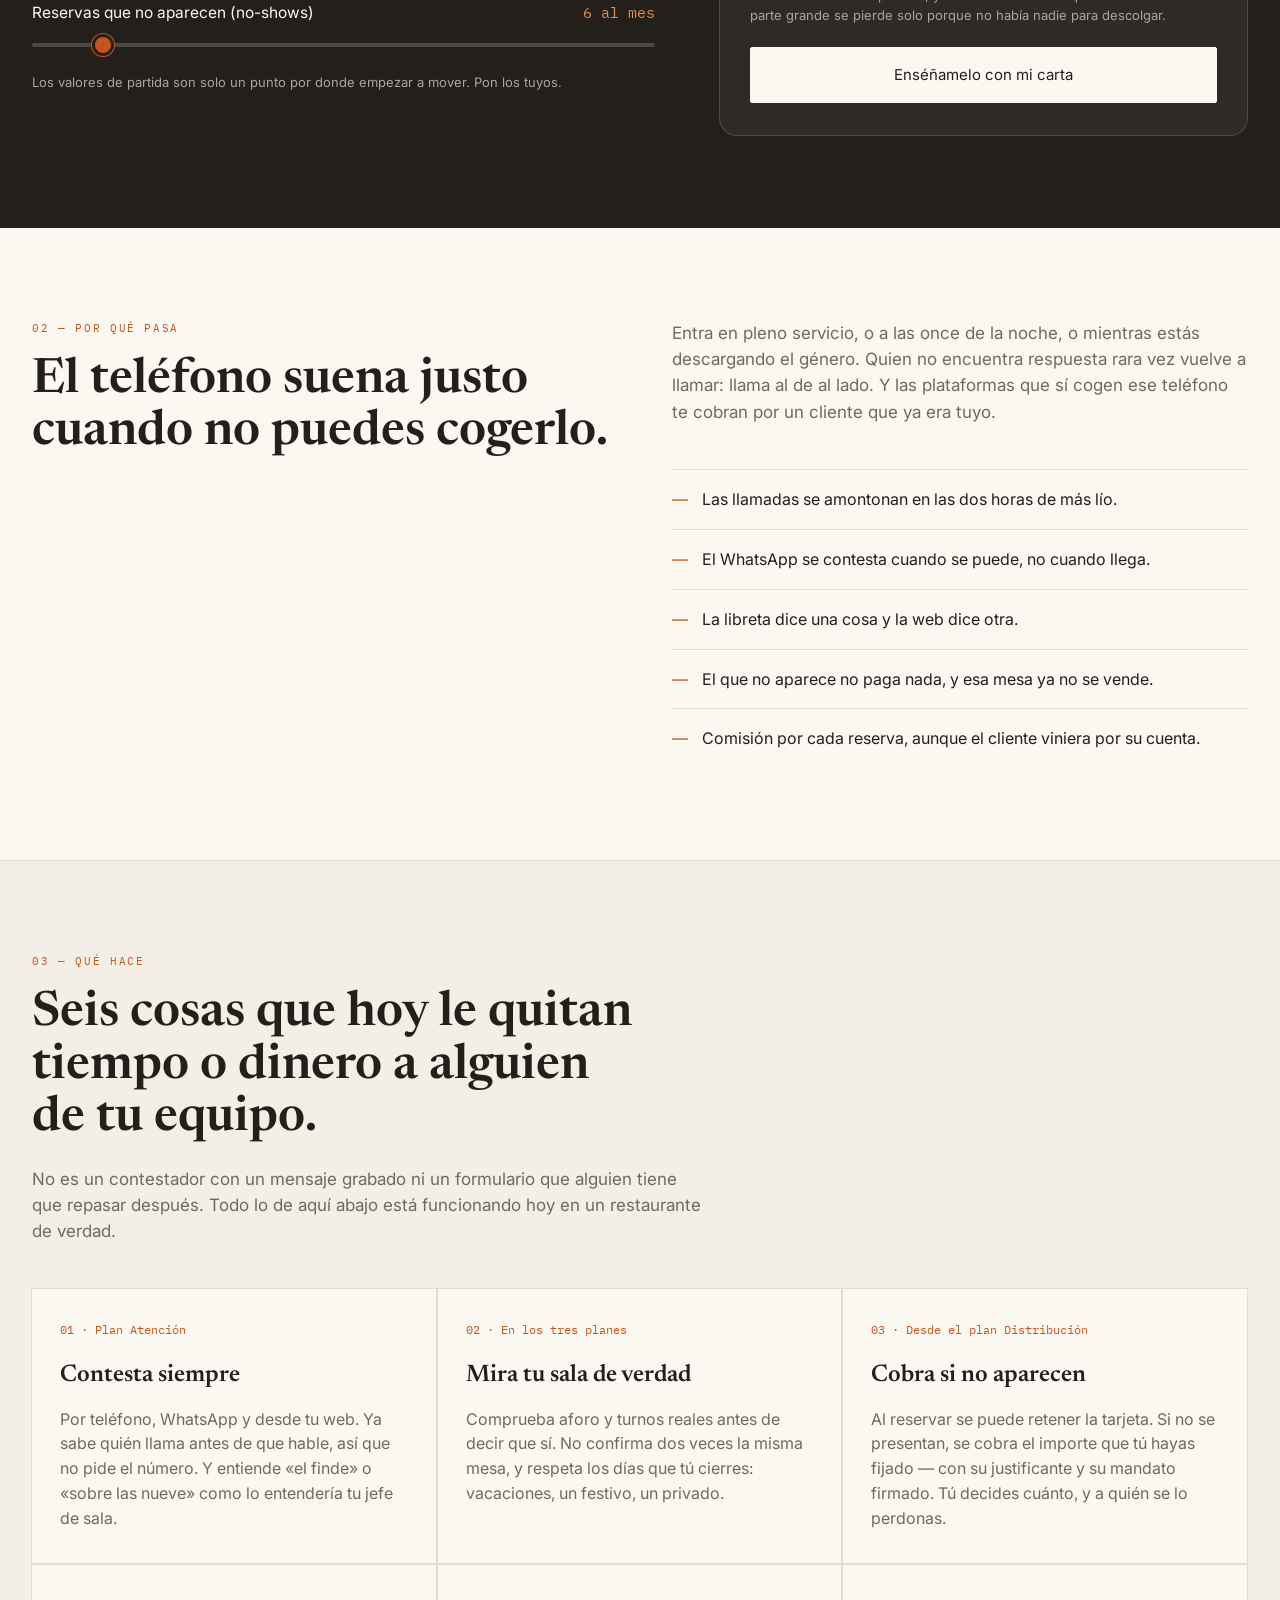
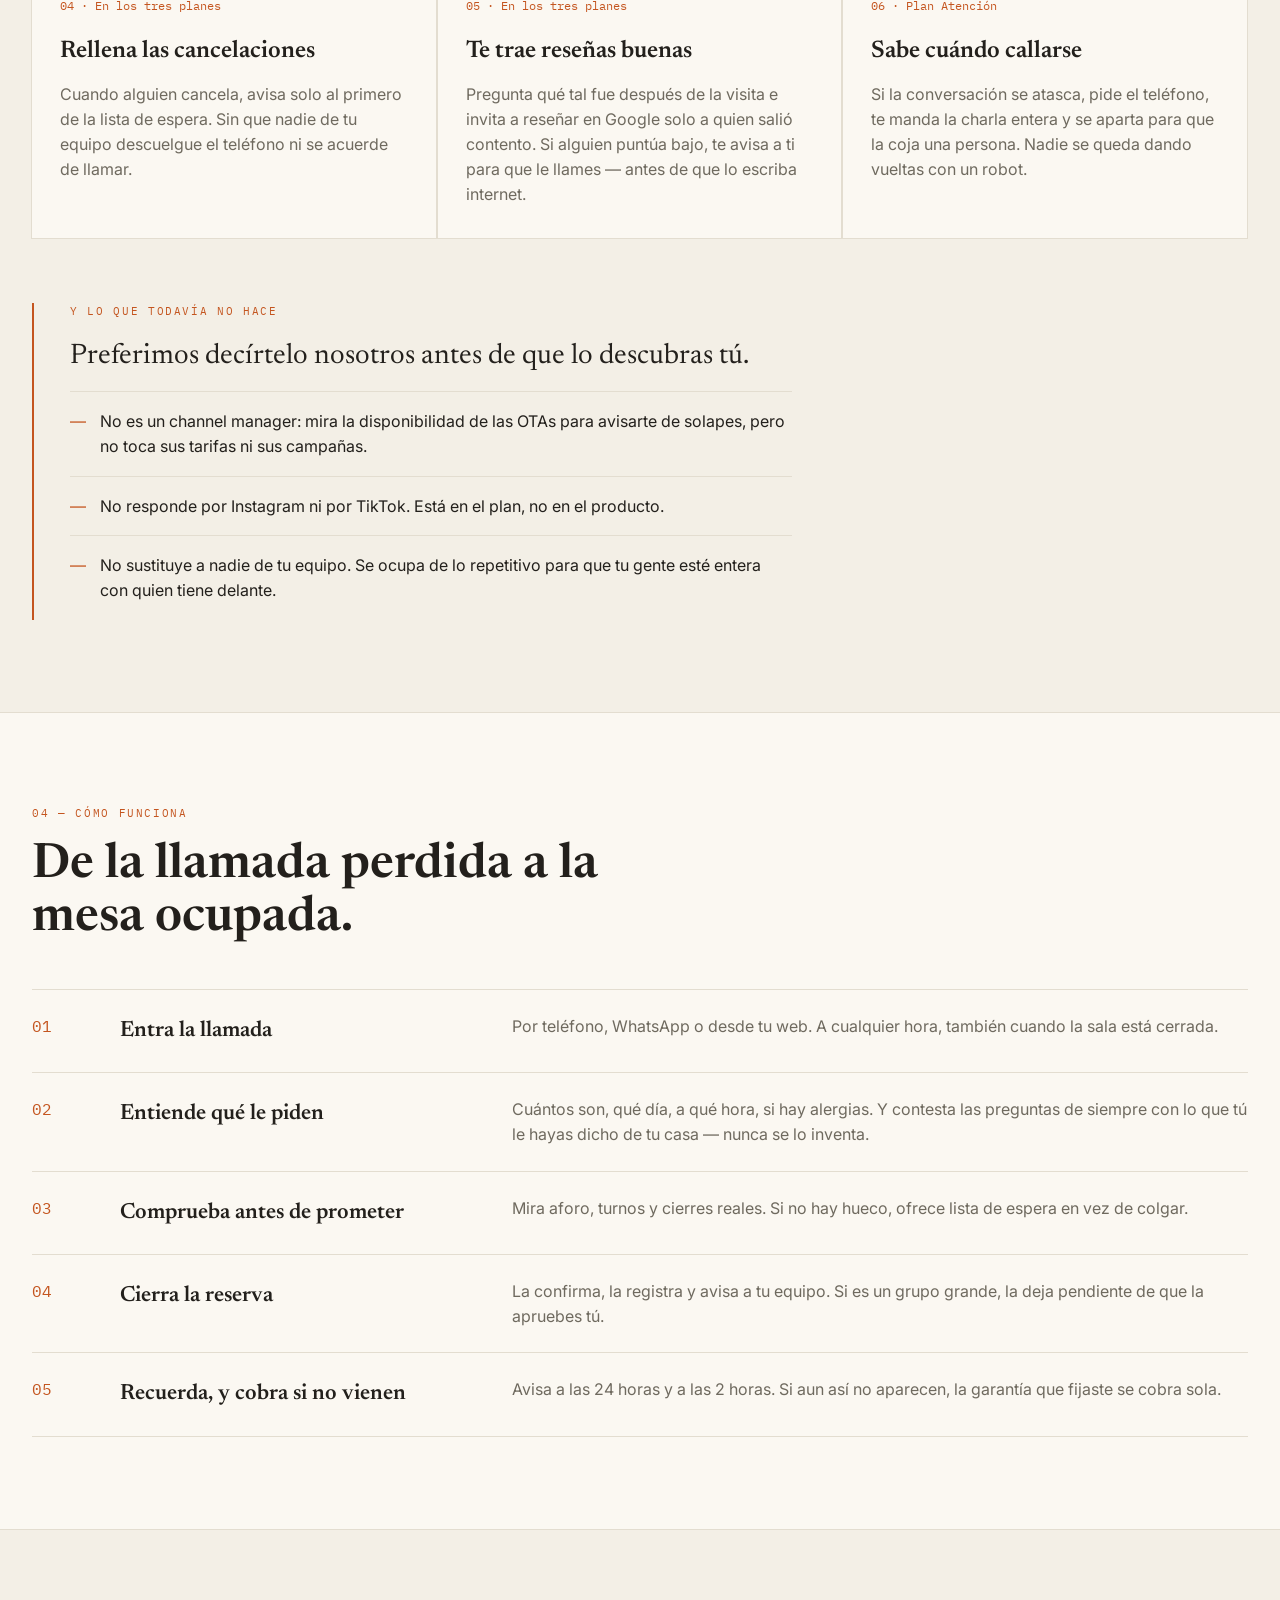
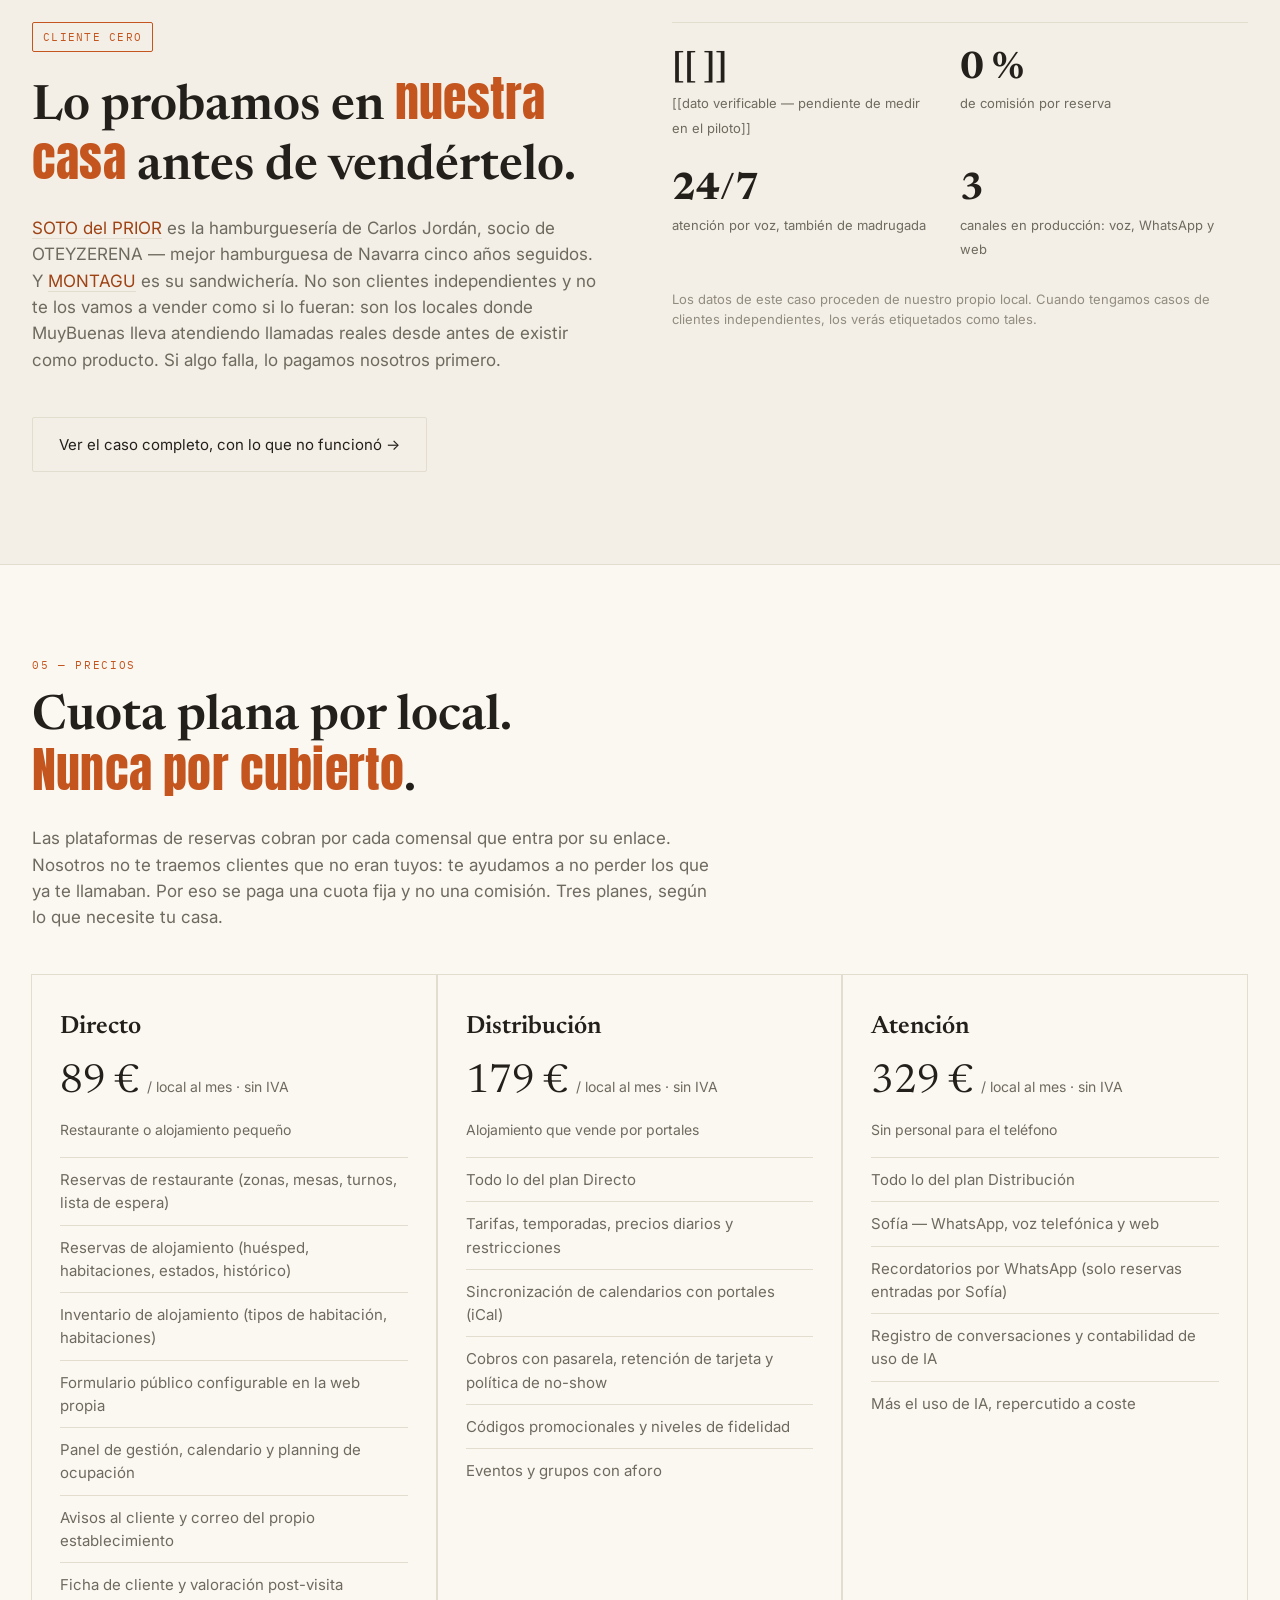
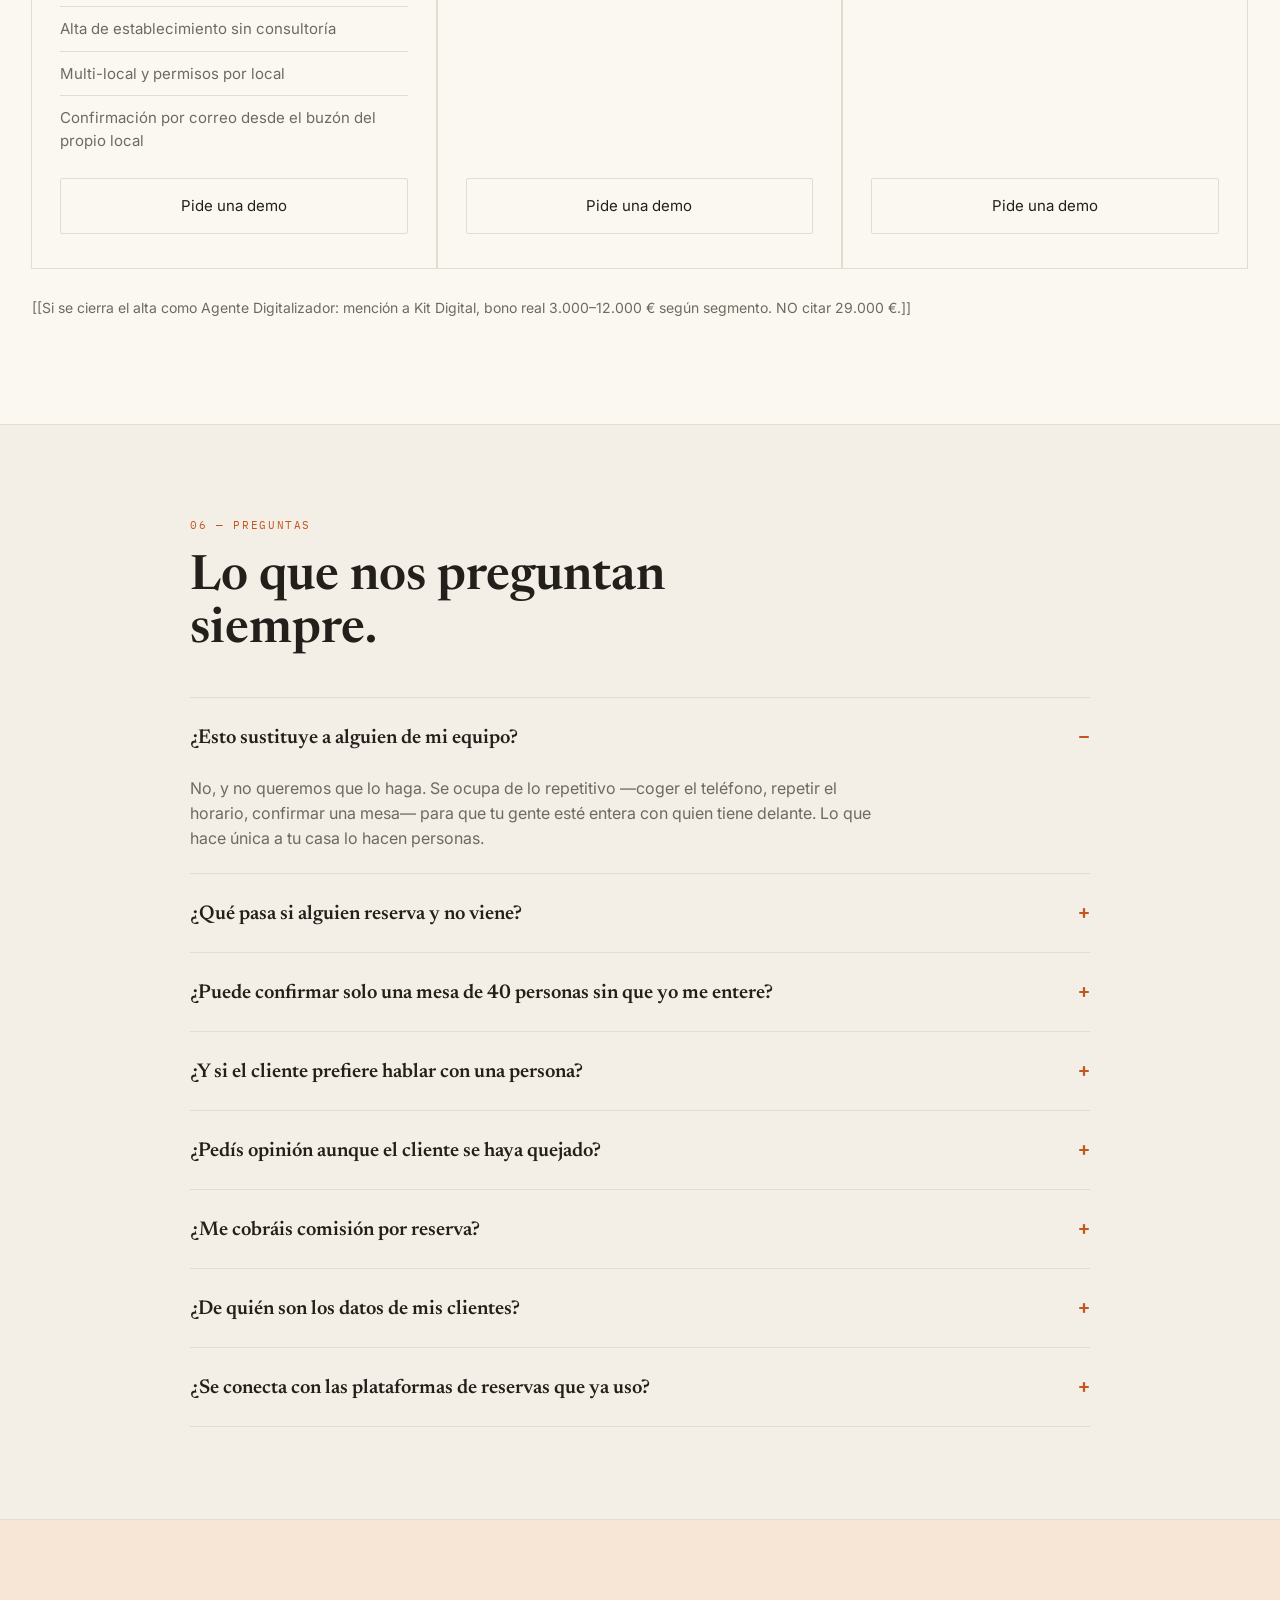
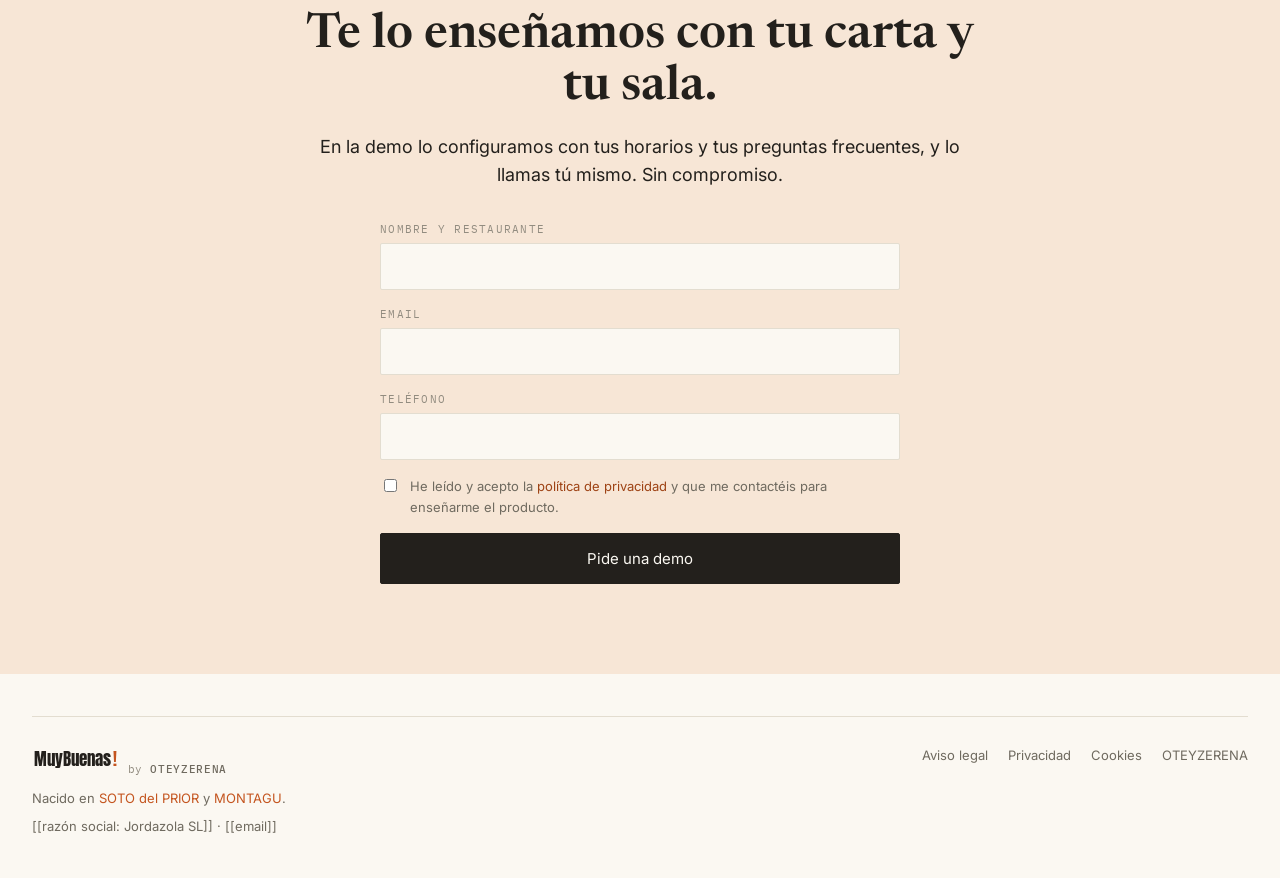
==== commit 31eb3e1d: "Precios de la tarifa aprobada: 89, 179 y 329 € por local Los importes eran marcadores a la espera de" ====
--- a/index.html
+++ b/index.html
@@ -63,7 +63,15 @@
   "operatingSystem": "Web",
   "description": "Atención y motor de reservas para restaurantes: responde por teléfono, WhatsApp y web, comprueba disponibilidad real, retiene la tarjeta del no-show y gestiona la lista de espera. Sin comisión por cubierto.",
   "publisher": { "@type": "Organization", "name": "OTEYZERENA", "url": "https://www.oteyzerena.com/" },
-  "areaServed": "ES"
+  "areaServed": "ES",
+  "offers": {
+    "@type": "AggregateOffer",
+    "lowPrice": "89",
+    "highPrice": "329",
+    "offerCount": "3",
+    "priceCurrency": "EUR",
+    "description": "Cuota mensual por local, sin IVA, sin comisión por reserva. Tres planes."
+  }
 }
 </script>
 </head>
@@ -268,32 +276,32 @@
       </p>
       <div class="oz-grid-3">
         <div class="oz-panel">
-          <div class="oz-num">01</div>
+          <div class="oz-num">01 · Plan Atención</div>
           <h3>Contesta siempre</h3>
           <p>Por teléfono, WhatsApp y desde tu web. Ya sabe quién llama antes de que hable, así que no pide el número. Y entiende «el finde» o «sobre las nueve» como lo entendería tu jefe de sala.</p>
         </div>
         <div class="oz-panel">
-          <div class="oz-num">02</div>
+          <div class="oz-num">02 · En los tres planes</div>
           <h3>Mira tu sala de verdad</h3>
           <p>Comprueba aforo y turnos reales antes de decir que sí. No confirma dos veces la misma mesa, y respeta los días que tú cierres: vacaciones, un festivo, un privado.</p>
         </div>
         <div class="oz-panel">
-          <div class="oz-num">03</div>
+          <div class="oz-num">03 · Desde el plan Distribución</div>
           <h3>Cobra si no aparecen</h3>
           <p>Al reservar se puede retener la tarjeta. Si no se presentan, se cobra el importe que tú hayas fijado — con su justificante y su mandato firmado. Tú decides cuánto, y a quién se lo perdonas.</p>
         </div>
         <div class="oz-panel">
-          <div class="oz-num">04</div>
+          <div class="oz-num">04 · En los tres planes</div>
           <h3>Rellena las cancelaciones</h3>
           <p>Cuando alguien cancela, avisa solo al primero de la lista de espera. Sin que nadie de tu equipo descuelgue el teléfono ni se acuerde de llamar.</p>
         </div>
         <div class="oz-panel">
-          <div class="oz-num">05</div>
+          <div class="oz-num">05 · En los tres planes</div>
           <h3>Te trae reseñas buenas</h3>
           <p>Pregunta qué tal fue después de la visita e invita a reseñar en Google solo a quien salió contento. Si alguien puntúa bajo, te avisa a ti para que le llames — antes de que lo escriba internet.</p>
         </div>
         <div class="oz-panel">
-          <div class="oz-num">06</div>
+          <div class="oz-num">06 · Plan Atención</div>
           <h3>Sabe cuándo callarse</h3>
           <p>Si la conversación se atasca, pide el teléfono, te manda la charla entera y se aparta para que la coja una persona. Nadie se queda dando vueltas con un robot.</p>
         </div>
@@ -392,40 +400,56 @@
         Las plataformas de reservas cobran por cada comensal que entra por su
         enlace. Nosotros no te traemos clientes que no eran tuyos: te ayudamos a
         no perder los que ya te llamaban. Por eso se paga una cuota fija y no una
-        comisión. <strong>[[importes pendientes de la decisión de precio de Javier —
-        banda de mercado en benchmark §3.2]]</strong>
+        comisión. Tres planes, según lo que necesite tu casa.
       </p>
       <div class="oz-prices">
+        <!-- tarifa:planes (generado por scripts/precios.mjs; no editar a mano) -->
         <div class="oz-price">
-          <h3>Sala</h3>
-          <div class="oz-price-amount">[[ ]] <small>/ local al mes</small></div>
+          <h3>Directo</h3>
+          <div class="oz-price-amount">89 € <small>/ local al mes · sin IVA</small></div>
+          <p class="oz-price-para">Restaurante o alojamiento pequeño</p>
           <ul>
-            <li>Atención por WhatsApp y web</li>
-            <li>Motor de reservas y lista de espera</li>
-            <li>Recordatorios automáticos</li>
+            <li>Reservas de restaurante (zonas, mesas, turnos, lista de espera)</li>
+            <li>Reservas de alojamiento (huésped, habitaciones, estados, histórico)</li>
+            <li>Inventario de alojamiento (tipos de habitación, habitaciones)</li>
+            <li>Formulario público configurable en la web propia</li>
+            <li>Panel de gestión, calendario y planning de ocupación</li>
+            <li>Avisos al cliente y correo del propio establecimiento</li>
+            <li>Ficha de cliente y valoración post-visita</li>
+            <li>Alta de establecimiento sin consultoría</li>
+            <li>Multi-local y permisos por local</li>
+            <li>Confirmación por correo desde el buzón del propio local</li>
           </ul>
           <a class="oz-btn oz-btn--ghost" href="#contacto">Pide una demo</a>
         </div>
-        <div class="oz-price oz-price--featured">
-          <h3>Sala + Voz</h3>
-          <div class="oz-price-amount">[[ ]] <small>/ local al mes</small></div>
+        <div class="oz-price">
+          <h3>Distribución</h3>
+          <div class="oz-price-amount">179 € <small>/ local al mes · sin IVA</small></div>
+          <p class="oz-price-para">Alojamiento que vende por portales</p>
           <ul>
-            <li>Todo lo anterior</li>
-            <li>Atención telefónica por voz, 24/7</li>
-            <li>Garantía de no-show y señal para grupos</li>
+            <li>Todo lo del plan Directo</li>
+            <li>Tarifas, temporadas, precios diarios y restricciones</li>
+            <li>Sincronización de calendarios con portales (iCal)</li>
+            <li>Cobros con pasarela, retención de tarjeta y política de no-show</li>
+            <li>Códigos promocionales y niveles de fidelidad</li>
+            <li>Eventos y grupos con aforo</li>
           </ul>
-          <a class="oz-btn" href="#contacto">Pide una demo</a>
+          <a class="oz-btn oz-btn--ghost" href="#contacto">Pide una demo</a>
         </div>
         <div class="oz-price">
-          <h3>Varios locales</h3>
-          <div class="oz-price-amount">Por tramos</div>
+          <h3>Atención</h3>
+          <div class="oz-price-amount">329 € <small>/ local al mes · sin IVA</small></div>
+          <p class="oz-price-para">Sin personal para el teléfono</p>
           <ul>
-            <li>Configuración propia por local</li>
-            <li>Implantación y formación incluidas</li>
-            <li>Hablamos y te lo ajustamos</li>
+            <li>Todo lo del plan Distribución</li>
+            <li>Sofía — WhatsApp, voz telefónica y web</li>
+            <li>Recordatorios por WhatsApp (solo reservas entradas por Sofía)</li>
+            <li>Registro de conversaciones y contabilidad de uso de IA</li>
+            <li>Más el uso de IA, repercutido a coste</li>
           </ul>
-          <a class="oz-btn oz-btn--ghost" href="#contacto">Hablamos</a>
-        </div>
+          <a class="oz-btn oz-btn--ghost" href="#contacto">Pide una demo</a>
+        </div>
+        <!-- /tarifa:planes -->
       </div>
       <p style="margin-top:28px;font-size:14px;color:var(--warm);">
         [[Si se cierra el alta como Agente Digitalizador: mención a Kit Digital,
@@ -446,7 +470,7 @@
         </details>
         <details>
           <summary>¿Qué pasa si alguien reserva y no viene?</summary>
-          <p>Se le puede retener la tarjeta al reservar. Si no se presenta, se cobra el importe de garantía que tú hayas fijado, sin que tengas que perseguir a nadie. Y a los clientes de siempre puedes marcarlos para que nunca se les pida tarjeta.</p>
+          <p>Desde el plan Distribución, se le puede retener la tarjeta al reservar. Si no se presenta, se cobra el importe de garantía que tú hayas fijado, sin que tengas que perseguir a nadie. Y a los clientes de siempre puedes marcarlos para que nunca se les pida tarjeta.</p>
         </details>
         <details>
           <summary>¿Puede confirmar solo una mesa de 40 personas sin que yo me entere?</summary>
--- a/assets/base.css
+++ b/assets/base.css
@@ -236,6 +236,7 @@
 .oz-price h3 { font-family: var(--font-display); font-size: 25px; font-weight: 600; margin: 0; }
 .oz-price-amount { font-family: var(--font-display); font-size: 40px; line-height: 1; }
 .oz-price-amount small { font-family: var(--font-body); font-size: 14px; color: var(--warm); font-weight: 400; }
+.oz-price-para { margin: 0; font-size: 14px; color: var(--warm); }
 .oz-price ul { margin: 0; padding: 0; list-style: none; font-size: 15px; }
 .oz-price li { padding: 10px 0; border-top: 1px solid var(--line); color: var(--warm); }
 .oz-price .oz-btn { margin-top: auto; }
